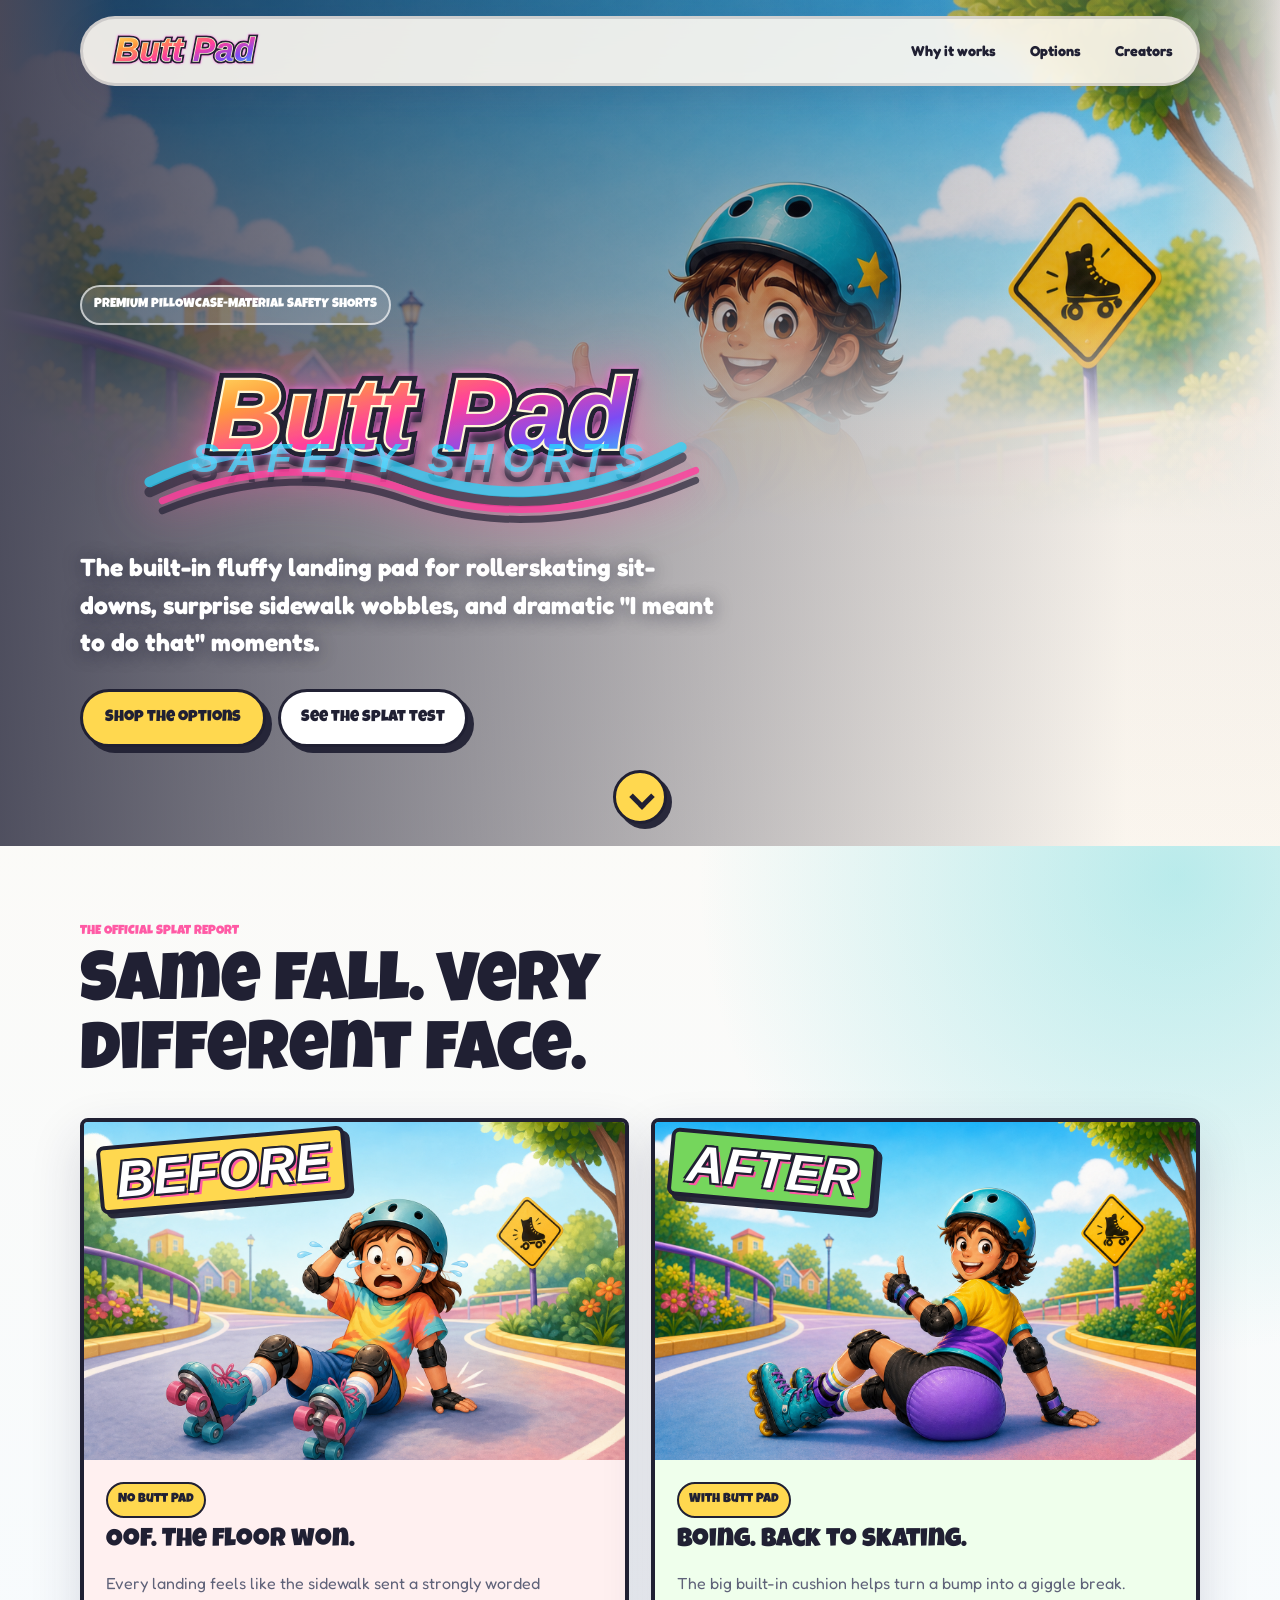
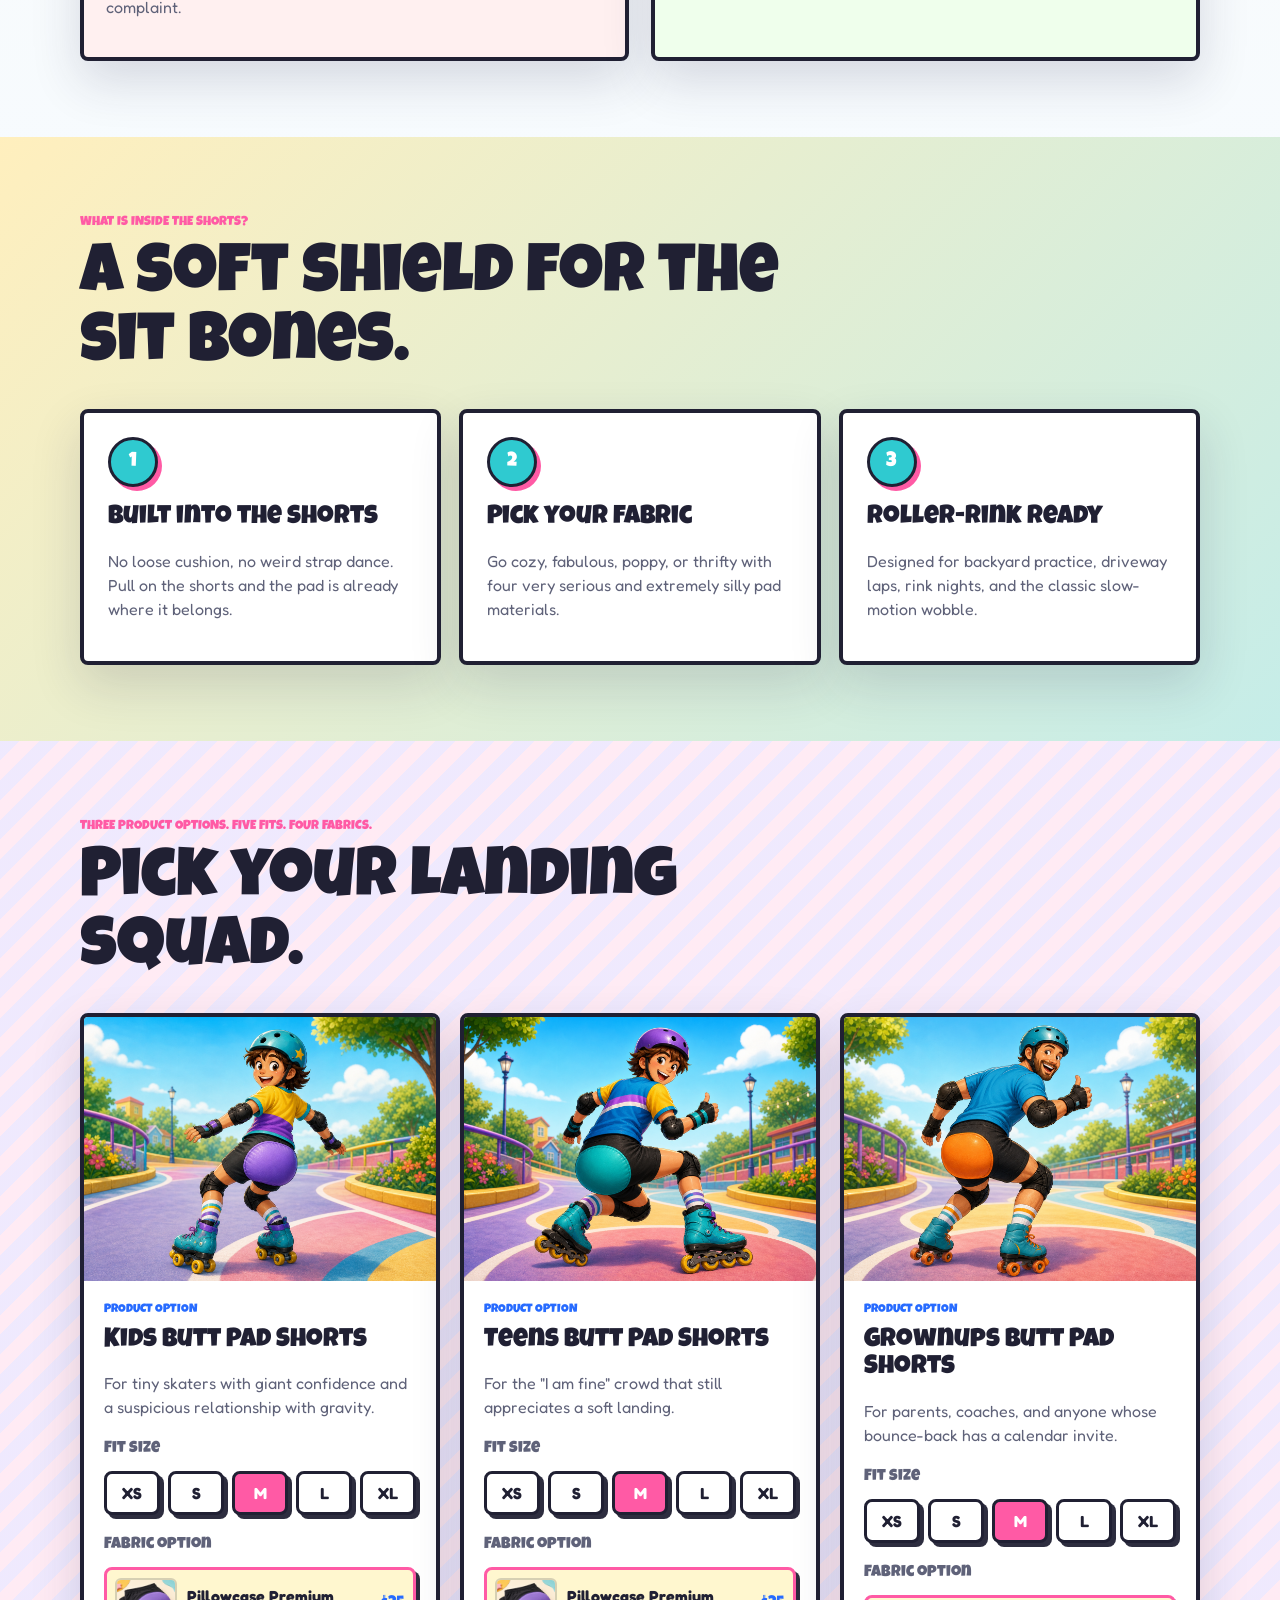
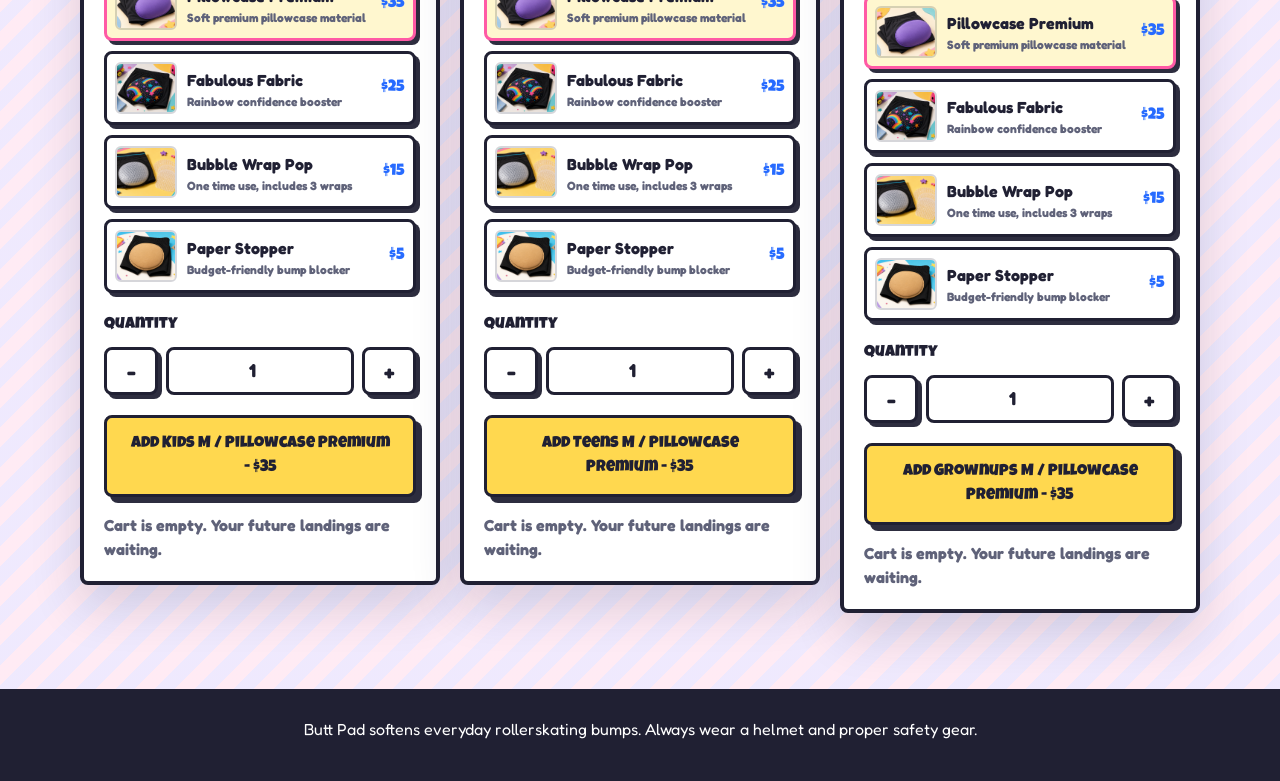
==== index.html @ 9da4793b "Initial Butt Pad website" ====
<!doctype html>
<html lang="en">
  <head>
    <meta charset="utf-8" />
    <meta name="viewport" content="width=device-width, initial-scale=1" />
    <title>Butt Pad | Pillow-Soft Protective Shorts</title>
    <meta
      name="description"
      content="Butt Pad is a funny padded short for rollerskating spills with Kids, Teens, and Grownups options, XS through XL fits, and four fabric choices."
    />
    <link rel="preconnect" href="https://fonts.googleapis.com" />
    <link rel="preconnect" href="https://fonts.gstatic.com" crossorigin />
    <link
      href="https://fonts.googleapis.com/css2?family=Fredoka:wght@500;600;700&family=Luckiest+Guy&display=swap"
      rel="stylesheet"
    />
    <link rel="stylesheet" href="styles.css?v=mobile-hero-nav-2" />
  </head>
  <body>
    <header class="site-header" aria-label="Main navigation">
      <a class="brand" href="#top" aria-label="Butt Pad home">
        <img class="brand-logo" src="assets/butt-pad-wordmark.svg" alt="Butt Pad" />
      </a>
      <nav class="nav-links" aria-label="Site sections">
        <a href="#why">Why it works</a>
        <a href="#buy">Options</a>
        <a href="about.html">Creators</a>
      </nav>
    </header>

    <main id="top">
      <section class="hero" aria-labelledby="hero-title">
        <div class="hero-art" role="img" aria-label="A smiling rollerskater wearing fluffy Butt Pad protective shorts after a fall."></div>
        <div class="hero-shade"></div>
        <div class="hero-copy">
          <p class="eyebrow">Premium pillowcase-material safety shorts</p>
          <h1 id="hero-title">
            <img class="hero-logo" src="assets/butt-pad-logo.svg" alt="Butt Pad" />
          </h1>
          <p class="hero-line">
            The built-in fluffy landing pad for rollerskating sit-downs, surprise sidewalk wobbles,
            and dramatic "I meant to do that" moments.
          </p>
          <div class="hero-actions">
            <a class="button primary" href="#buy">Shop the options</a>
            <a class="button secondary" href="#proof">See the splat test</a>
          </div>
        </div>
        <a class="scroll-cue" href="#proof" aria-label="Scroll down to the splat test">
          <span aria-hidden="true"></span>
        </a>
      </section>

      <section id="proof" class="comparison-section" aria-labelledby="proof-title">
        <div class="section-heading">
          <p class="eyebrow">The official splat report</p>
          <h2 id="proof-title">Same fall. Very different face.</h2>
        </div>
        <div class="comparison-grid">
          <article class="fall-card warning">
            <span class="splat-label" aria-hidden="true">Before</span>
            <img
              src="assets/skater-ouch.png"
              alt="A crying rollerskater sitting after a fall without Butt Pad shorts."
            />
            <div class="fall-copy">
              <p class="tag">No Butt Pad</p>
              <h3>Oof. The floor won.</h3>
              <p>Every landing feels like the sidewalk sent a strongly worded complaint.</p>
            </div>
          </article>
          <article class="fall-card success">
            <span class="splat-label" aria-hidden="true">After</span>
            <img
              src="assets/skater-smile.png?v=helmet-2-holes"
              alt="A smiling rollerskater giving a thumbs up while wearing fluffy Butt Pad protective shorts."
            />
            <div class="fall-copy">
              <p class="tag">With Butt Pad</p>
              <h3>Boing. Back to skating.</h3>
              <p>The big built-in cushion helps turn a bump into a giggle break.</p>
            </div>
          </article>
        </div>
      </section>

      <section id="why" class="feature-section" aria-labelledby="why-title">
        <div class="section-heading">
          <p class="eyebrow">What is inside the shorts?</p>
          <h2 id="why-title">A soft shield for the sit bones.</h2>
        </div>
        <div class="feature-grid">
          <article class="feature-card">
            <span class="feature-icon" aria-hidden="true">1</span>
            <h3>Built into the shorts</h3>
            <p>No loose cushion, no weird strap dance. Pull on the shorts and the pad is already where it belongs.</p>
          </article>
          <article class="feature-card">
            <span class="feature-icon" aria-hidden="true">2</span>
            <h3>Pick your fabric</h3>
            <p>Go cozy, fabulous, poppy, or thrifty with four very serious and extremely silly pad materials.</p>
          </article>
          <article class="feature-card">
            <span class="feature-icon" aria-hidden="true">3</span>
            <h3>Roller-rink ready</h3>
            <p>Designed for backyard practice, driveway laps, rink nights, and the classic slow-motion wobble.</p>
          </article>
        </div>
      </section>

      <section id="buy" class="product-section" aria-labelledby="products-title">
        <div class="section-heading">
          <p class="eyebrow">Three product options. Five fits. Four fabrics.</p>
          <h2 id="products-title">Pick your landing squad.</h2>
        </div>

        <div class="product-grid">
          <article class="product-card" data-product="Kids">
            <img
              class="product-photo"
              src="assets/product-kids.png"
              alt="Kids Butt Pad Shorts shown on a child rollerskater."
            />
            <div class="product-body">
              <p class="product-kicker">Product option</p>
              <h3>Kids Butt Pad Shorts</h3>
              <p>For tiny skaters with giant confidence and a suspicious relationship with gravity.</p>

              <div class="product-control">
                <p class="control-label">Fit size</p>
                <div class="fit-options" role="group" aria-label="Kids fit size">
                  <button class="choice-button fit-option" type="button" data-size="XS" aria-pressed="false">XS</button>
                  <button class="choice-button fit-option" type="button" data-size="S" aria-pressed="false">S</button>
                  <button class="choice-button fit-option selected" type="button" data-size="M" aria-pressed="true">M</button>
                  <button class="choice-button fit-option" type="button" data-size="L" aria-pressed="false">L</button>
                  <button class="choice-button fit-option" type="button" data-size="XL" aria-pressed="false">XL</button>
                </div>
              </div>

              <div class="product-control">
                <p class="control-label">Fabric option</p>
                <div class="fabric-options" role="group" aria-label="Kids fabric option">
                  <button class="fabric-option selected" type="button" data-fabric="Pillowcase Premium" data-price="35" aria-pressed="true">
                    <img src="assets/fabric-pillowcase-premium.png" alt="" />
                    <span><strong>Pillowcase Premium</strong><small>Soft premium pillowcase material</small></span>
                    <em>$35</em>
                  </button>
                  <button class="fabric-option" type="button" data-fabric="Fabulous Fabric" data-price="25" aria-pressed="false">
                    <img src="assets/fabric-fabulous-fabric.png" alt="" />
                    <span><strong>Fabulous Fabric</strong><small>Rainbow confidence booster</small></span>
                    <em>$25</em>
                  </button>
                  <button class="fabric-option" type="button" data-fabric="Bubble Wrap Pop" data-price="15" aria-pressed="false">
                    <img src="assets/fabric-bubble-wrap-pop.png" alt="" />
                    <span><strong>Bubble Wrap Pop</strong><small>One time use, includes 3 wraps</small></span>
                    <em>$15</em>
                  </button>
                  <button class="fabric-option" type="button" data-fabric="Paper Stopper" data-price="5" aria-pressed="false">
                    <img src="assets/fabric-paper-stopper.png" alt="" />
                    <span><strong>Paper Stopper</strong><small>Budget-friendly bump blocker</small></span>
                    <em>$5</em>
                  </button>
                </div>
              </div>

              <label class="quantity-label" for="kids-quantity">Quantity</label>
              <div class="quantity-row">
                <button class="stepper" type="button" data-step="-1" aria-label="Decrease Kids quantity">-</button>
                <input id="kids-quantity" class="quantity-input" name="kids-quantity" type="number" min="1" max="9" value="1" />
                <button class="stepper" type="button" data-step="1" aria-label="Increase Kids quantity">+</button>
              </div>

              <button class="button primary full add-product" type="button">Add Kids M / Pillowcase Premium - $35</button>
              <p class="cart-note" aria-live="polite">Cart is empty. Your future landings are waiting.</p>
            </div>
          </article>

          <article class="product-card" data-product="Teens">
            <img
              class="product-photo"
              src="assets/product-teens.png"
              alt="Teens Butt Pad Shorts shown on a teen rollerskater with four wheels on each inline skate."
            />
            <div class="product-body">
              <p class="product-kicker">Product option</p>
              <h3>Teens Butt Pad Shorts</h3>
              <p>For the "I am fine" crowd that still appreciates a soft landing.</p>

              <div class="product-control">
                <p class="control-label">Fit size</p>
                <div class="fit-options" role="group" aria-label="Teens fit size">
                  <button class="choice-button fit-option" type="button" data-size="XS" aria-pressed="false">XS</button>
                  <button class="choice-button fit-option" type="button" data-size="S" aria-pressed="false">S</button>
                  <button class="choice-button fit-option selected" type="button" data-size="M" aria-pressed="true">M</button>
                  <button class="choice-button fit-option" type="button" data-size="L" aria-pressed="false">L</button>
                  <button class="choice-button fit-option" type="button" data-size="XL" aria-pressed="false">XL</button>
                </div>
              </div>

              <div class="product-control">
                <p class="control-label">Fabric option</p>
                <div class="fabric-options" role="group" aria-label="Teens fabric option">
                  <button class="fabric-option selected" type="button" data-fabric="Pillowcase Premium" data-price="35" aria-pressed="true">
                    <img src="assets/fabric-pillowcase-premium.png" alt="" />
                    <span><strong>Pillowcase Premium</strong><small>Soft premium pillowcase material</small></span>
                    <em>$35</em>
                  </button>
                  <button class="fabric-option" type="button" data-fabric="Fabulous Fabric" data-price="25" aria-pressed="false">
                    <img src="assets/fabric-fabulous-fabric.png" alt="" />
                    <span><strong>Fabulous Fabric</strong><small>Rainbow confidence booster</small></span>
                    <em>$25</em>
                  </button>
                  <button class="fabric-option" type="button" data-fabric="Bubble Wrap Pop" data-price="15" aria-pressed="false">
                    <img src="assets/fabric-bubble-wrap-pop.png" alt="" />
                    <span><strong>Bubble Wrap Pop</strong><small>One time use, includes 3 wraps</small></span>
                    <em>$15</em>
                  </button>
                  <button class="fabric-option" type="button" data-fabric="Paper Stopper" data-price="5" aria-pressed="false">
                    <img src="assets/fabric-paper-stopper.png" alt="" />
                    <span><strong>Paper Stopper</strong><small>Budget-friendly bump blocker</small></span>
                    <em>$5</em>
                  </button>
                </div>
              </div>

              <label class="quantity-label" for="teens-quantity">Quantity</label>
              <div class="quantity-row">
                <button class="stepper" type="button" data-step="-1" aria-label="Decrease Teens quantity">-</button>
                <input id="teens-quantity" class="quantity-input" name="teens-quantity" type="number" min="1" max="9" value="1" />
                <button class="stepper" type="button" data-step="1" aria-label="Increase Teens quantity">+</button>
              </div>

              <button class="button primary full add-product" type="button">Add Teens M / Pillowcase Premium - $35</button>
              <p class="cart-note" aria-live="polite">Cart is empty. Your future landings are waiting.</p>
            </div>
          </article>

          <article class="product-card" data-product="Grownups">
            <img
              class="product-photo"
              src="assets/product-grownups.png"
              alt="Grownups Butt Pad Shorts shown on an adult rollerskater."
            />
            <div class="product-body">
              <p class="product-kicker">Product option</p>
              <h3>Grownups Butt Pad Shorts</h3>
              <p>For parents, coaches, and anyone whose bounce-back has a calendar invite.</p>

              <div class="product-control">
                <p class="control-label">Fit size</p>
                <div class="fit-options" role="group" aria-label="Grownups fit size">
                  <button class="choice-button fit-option" type="button" data-size="XS" aria-pressed="false">XS</button>
                  <button class="choice-button fit-option" type="button" data-size="S" aria-pressed="false">S</button>
                  <button class="choice-button fit-option selected" type="button" data-size="M" aria-pressed="true">M</button>
                  <button class="choice-button fit-option" type="button" data-size="L" aria-pressed="false">L</button>
                  <button class="choice-button fit-option" type="button" data-size="XL" aria-pressed="false">XL</button>
                </div>
              </div>

              <div class="product-control">
                <p class="control-label">Fabric option</p>
                <div class="fabric-options" role="group" aria-label="Grownups fabric option">
                  <button class="fabric-option selected" type="button" data-fabric="Pillowcase Premium" data-price="35" aria-pressed="true">
                    <img src="assets/fabric-pillowcase-premium.png" alt="" />
                    <span><strong>Pillowcase Premium</strong><small>Soft premium pillowcase material</small></span>
                    <em>$35</em>
                  </button>
                  <button class="fabric-option" type="button" data-fabric="Fabulous Fabric" data-price="25" aria-pressed="false">
                    <img src="assets/fabric-fabulous-fabric.png" alt="" />
                    <span><strong>Fabulous Fabric</strong><small>Rainbow confidence booster</small></span>
                    <em>$25</em>
                  </button>
                  <button class="fabric-option" type="button" data-fabric="Bubble Wrap Pop" data-price="15" aria-pressed="false">
                    <img src="assets/fabric-bubble-wrap-pop.png" alt="" />
                    <span><strong>Bubble Wrap Pop</strong><small>One time use, includes 3 wraps</small></span>
                    <em>$15</em>
                  </button>
                  <button class="fabric-option" type="button" data-fabric="Paper Stopper" data-price="5" aria-pressed="false">
                    <img src="assets/fabric-paper-stopper.png" alt="" />
                    <span><strong>Paper Stopper</strong><small>Budget-friendly bump blocker</small></span>
                    <em>$5</em>
                  </button>
                </div>
              </div>

              <label class="quantity-label" for="grownups-quantity">Quantity</label>
              <div class="quantity-row">
                <button class="stepper" type="button" data-step="-1" aria-label="Decrease Grownups quantity">-</button>
                <input id="grownups-quantity" class="quantity-input" name="grownups-quantity" type="number" min="1" max="9" value="1" />
                <button class="stepper" type="button" data-step="1" aria-label="Increase Grownups quantity">+</button>
              </div>

              <button class="button primary full add-product" type="button">Add Grownups M / Pillowcase Premium - $35</button>
              <p class="cart-note" aria-live="polite">Cart is empty. Your future landings are waiting.</p>
            </div>
          </article>
        </div>
      </section>
    </main>

    <footer class="site-footer">
      <p>Butt Pad softens everyday rollerskating bumps. Always wear a helmet and proper safety gear.</p>
    </footer>

    <script src="script.js"></script>
  </body>
</html>
---- styles.css ----
:root {
  color-scheme: light;
  --ink: #202033;
  --muted: #5f6279;
  --paper: #fffaf2;
  --cream: #fff1ca;
  --aqua: #2fcad0;
  --blue: #276bff;
  --pink: #ff5aa5;
  --purple: #7b4cf4;
  --yellow: #ffd84f;
  --green: #75d65c;
  --shadow: 0 20px 50px rgba(40, 35, 75, 0.16);
  --font-body: "Fredoka", "Arial Rounded MT Bold", system-ui, sans-serif;
  --font-display: "Luckiest Guy", "Fredoka", "Arial Rounded MT Bold", system-ui, sans-serif;
}

* {
  box-sizing: border-box;
}

html {
  scroll-behavior: smooth;
}

body {
  margin: 0;
  background:
    radial-gradient(circle at 10% 10%, rgba(255, 216, 79, 0.34), transparent 28rem),
    radial-gradient(circle at 92% 22%, rgba(47, 202, 208, 0.32), transparent 30rem),
    linear-gradient(180deg, #fffaf2 0%, #f6fbff 48%, #fff7df 100%);
  color: var(--ink);
  font-family: var(--font-body);
  line-height: 1.5;
}

img {
  display: block;
  max-width: 100%;
}

a {
  color: inherit;
}

.site-header {
  position: fixed;
  z-index: 10;
  top: 16px;
  left: 50%;
  width: min(1120px, calc(100% - 24px));
  transform: translateX(-50%);
  display: flex;
  align-items: center;
  justify-content: space-between;
  gap: 16px;
  padding: 8px 12px;
  border: 3px solid rgba(32, 32, 51, 0.14);
  border-radius: 999px;
  background: rgba(255, 250, 242, 0.9);
  box-shadow: 0 10px 32px rgba(40, 35, 75, 0.12);
  backdrop-filter: blur(16px);
}

.brand,
.nav-links {
  display: flex;
  align-items: center;
}

.brand {
  min-width: max-content;
  text-decoration: none;
}

.brand-logo {
  width: clamp(138px, 15vw, 180px);
  height: auto;
}

.nav-links {
  gap: 10px;
}

.nav-links a {
  padding: 10px 12px;
  border-radius: 999px;
  color: var(--ink);
  font-size: 0.9rem;
  font-weight: 700;
  text-decoration: none;
}

.nav-links a:hover {
  background: rgba(255, 216, 79, 0.5);
}

.nav-links a[aria-current="page"] {
  background: var(--yellow);
  box-shadow: 3px 3px 0 rgba(32, 32, 51, 0.94);
}

.hero {
  position: relative;
  width: 100%;
  min-height: 94svh;
  margin: 0;
  padding: 0;
  display: grid;
  align-items: end;
  background:
    radial-gradient(circle at 50% 16%, rgba(47, 202, 208, 0.2), transparent 34rem),
    linear-gradient(180deg, #eefcff 0%, var(--paper) 82%);
  overflow: hidden;
}

.hero-art,
.hero-shade,
.hero-art::after {
  position: absolute;
  inset: 0;
}

.hero-art {
  background:
    image-set(
      url("assets/skater-smile.png?v=helmet-2-holes") 1x
    )
    center top / 100% auto no-repeat;
}

.hero-art::after {
  content: "";
  background:
    linear-gradient(90deg, var(--paper) 0%, rgba(255, 250, 242, 0) 9%, rgba(255, 250, 242, 0) 91%, var(--paper) 100%),
    linear-gradient(180deg, rgba(255, 250, 242, 0.2) 0%, rgba(255, 250, 242, 0) 15%, rgba(255, 250, 242, 0) 34%, rgba(255, 250, 242, 0.92) 50%, var(--paper) 62%);
  pointer-events: none;
}

.hero-shade {
  background:
    linear-gradient(90deg, rgba(18, 20, 44, 0.74) 0%, rgba(18, 20, 44, 0.38) 44%, rgba(18, 20, 44, 0.02) 88%),
    linear-gradient(180deg, rgba(18, 20, 44, 0.12) 0%, rgba(18, 20, 44, 0.04) 50%, rgba(255, 250, 242, 0.94) 100%);
}

.hero-copy {
  position: relative;
  z-index: 1;
  width: min(1120px, calc(100% - 32px));
  margin: 0 auto;
  padding: 138px 0 11vh;
  color: #fff;
}

.eyebrow {
  margin: 0 0 10px;
  color: var(--pink);
  font-size: 0.82rem;
  font-family: var(--font-display);
  font-weight: 400;
  letter-spacing: 0;
  text-transform: uppercase;
}

.hero .eyebrow {
  display: inline-block;
  padding: 8px 12px;
  border: 2px solid rgba(255, 255, 255, 0.65);
  border-radius: 999px;
  background: rgba(255, 255, 255, 0.16);
  color: #fff;
}

h1,
h2,
h3,
p,
button {
  overflow-wrap: anywhere;
}

h1 {
  max-width: min(680px, 92vw);
  margin: 0;
  line-height: 0;
}

.hero-logo {
  width: min(680px, 92vw);
  filter: drop-shadow(0 10px 0 rgba(32, 32, 51, 0.82)) drop-shadow(0 0 24px rgba(255, 90, 165, 0.55));
}

h2 {
  margin: 0;
  font-family: var(--font-display);
  font-size: clamp(2.2rem, 5.4vw, 4.8rem);
  font-weight: 400;
  line-height: 1;
  letter-spacing: 0;
}

h3 {
  margin: 0;
  font-family: var(--font-display);
  font-size: clamp(1.2rem, 2vw, 1.65rem);
  font-weight: 400;
  line-height: 1.08;
  letter-spacing: 0;
}

.hero-line {
  max-width: 650px;
  margin: 18px 0 0;
  font-size: clamp(1.1rem, 2.3vw, 1.55rem);
  font-weight: 700;
  text-shadow: 0 2px 18px rgba(18, 20, 44, 0.55);
}

.hero-actions {
  display: flex;
  flex-wrap: wrap;
  gap: 12px;
  margin-top: 28px;
}

.button {
  display: inline-flex;
  min-height: 50px;
  align-items: center;
  justify-content: center;
  border: 3px solid var(--ink);
  border-radius: 999px;
  box-shadow: 6px 6px 0 rgba(32, 32, 51, 0.94);
  font-family: var(--font-display);
  font-weight: 400;
  letter-spacing: 0;
  text-decoration: none;
  transition: transform 160ms ease, box-shadow 160ms ease;
  cursor: pointer;
}

.button:hover,
.button:focus-visible,
.choice-button:hover,
.choice-button:focus-visible,
.fabric-option:hover,
.fabric-option:focus-visible,
.stepper:hover,
.stepper:focus-visible {
  transform: translate(-2px, -2px);
  box-shadow: 8px 8px 0 rgba(32, 32, 51, 0.94);
}

.button.primary {
  background: var(--yellow);
  color: var(--ink);
  padding: 14px 22px;
}

.button.secondary {
  background: #fff;
  color: var(--ink);
  padding: 14px 20px;
}

.scroll-cue {
  position: absolute;
  z-index: 2;
  left: 50%;
  bottom: 22px;
  width: 54px;
  height: 54px;
  transform: translateX(-50%);
  border: 3px solid var(--ink);
  border-radius: 50%;
  background: var(--yellow);
  box-shadow: 5px 5px 0 rgba(32, 32, 51, 0.94);
  animation: bounceCue 1.1s ease-in-out infinite;
}

.scroll-cue span {
  position: absolute;
  top: 15px;
  left: 17px;
  width: 18px;
  height: 18px;
  border-right: 5px solid var(--ink);
  border-bottom: 5px solid var(--ink);
  transform: rotate(45deg);
}

section {
  position: relative;
  width: min(1120px, calc(100% - 32px));
  margin: 0 auto;
  padding: 76px 0;
}

.section-heading {
  max-width: 760px;
  margin-bottom: 28px;
}

.comparison-grid {
  display: grid;
  grid-template-columns: repeat(2, minmax(0, 1fr));
  gap: 22px;
}

.fall-card,
.feature-card,
.product-card {
  border: 4px solid var(--ink);
  border-radius: 8px;
  background: #fff;
  box-shadow: var(--shadow);
}

.fall-card,
.product-card {
  position: relative;
  overflow: hidden;
}

.splat-label {
  position: absolute;
  z-index: 2;
  top: 14px;
  left: 14px;
  display: inline-flex;
  align-items: center;
  justify-content: center;
  padding: 8px 14px 6px;
  border: 4px solid var(--ink);
  border-radius: 8px;
  background: var(--yellow);
  box-shadow: 5px 5px 0 rgba(32, 32, 51, 0.94);
  color: #fff;
  font-family: Impact, "Arial Black", sans-serif;
  font-size: clamp(1.7rem, 4vw, 3.2rem);
  font-style: italic;
  font-weight: 900;
  letter-spacing: 0;
  line-height: 0.9;
  text-transform: uppercase;
  text-shadow:
    -2px -2px 0 var(--ink),
    2px -2px 0 var(--ink),
    -2px 2px 0 var(--ink),
    2px 2px 0 var(--ink),
    4px 4px 0 var(--pink);
  transform: rotate(-5deg);
  animation: comicPop 1.4s ease-in-out infinite;
  pointer-events: none;
}

.fall-card.success .splat-label {
  background: var(--green);
  color: #fff;
  transform: rotate(5deg);
  animation-delay: 180ms;
}

.fall-card img {
  width: 100%;
  aspect-ratio: 16 / 10;
  object-fit: cover;
}

.fall-copy {
  padding: 22px;
}

.fall-card.warning {
  background: #fff0f0;
}

.fall-card.success {
  background: #efffec;
}

.tag {
  display: inline-flex;
  margin: 0 0 10px;
  padding: 6px 10px;
  border: 2px solid var(--ink);
  border-radius: 999px;
  background: var(--yellow);
  font-size: 0.82rem;
  font-family: var(--font-display);
  font-weight: 400;
}

.fall-copy p:last-child,
.feature-card p,
.product-body p,
.fabric-option small {
  color: var(--muted);
}

.feature-section,
.product-section {
  width: 100%;
  padding-right: max(16px, calc((100vw - 1120px) / 2));
  padding-left: max(16px, calc((100vw - 1120px) / 2));
}

.feature-section {
  background:
    linear-gradient(135deg, rgba(255, 216, 79, 0.32), rgba(47, 202, 208, 0.28)),
    #fffaf2;
}

.feature-grid {
  display: grid;
  grid-template-columns: repeat(3, minmax(0, 1fr));
  gap: 18px;
}

.feature-card {
  padding: 24px;
}

.feature-icon {
  display: grid;
  width: 50px;
  height: 50px;
  place-items: center;
  margin-bottom: 18px;
  border: 3px solid var(--ink);
  border-radius: 50%;
  background: var(--aqua);
  color: #fff;
  box-shadow: 4px 4px 0 var(--pink);
  font-size: 1.25rem;
  font-family: var(--font-display);
  font-weight: 400;
}

.product-section {
  background:
    repeating-linear-gradient(135deg, rgba(123, 76, 244, 0.12) 0 14px, rgba(255, 90, 165, 0.12) 14px 28px),
    #fff;
}

.product-grid {
  display: grid;
  grid-template-columns: repeat(3, minmax(0, 1fr));
  gap: 20px;
  align-items: start;
}

.product-photo {
  width: 100%;
  aspect-ratio: 4 / 3;
  object-fit: cover;
}

.product-body {
  padding: 20px;
}

.product-kicker {
  margin: 0 0 8px;
  color: var(--blue) !important;
  font-size: 0.78rem;
  font-family: var(--font-display);
  font-weight: 400;
  text-transform: uppercase;
}

.product-control {
  margin-top: 18px;
}

.control-label,
.quantity-label {
  display: block;
  margin: 0 0 10px;
  color: var(--ink);
  font-family: var(--font-display);
  font-weight: 400;
}

.fit-options {
  display: grid;
  grid-template-columns: repeat(5, minmax(0, 1fr));
  gap: 8px;
}

.choice-button,
.fabric-option,
.stepper {
  border: 3px solid var(--ink);
  border-radius: 8px;
  background: #fff;
  box-shadow: 4px 4px 0 rgba(32, 32, 51, 0.94);
  color: var(--ink);
  font: inherit;
  font-weight: 700;
  cursor: pointer;
  transition: transform 160ms ease, box-shadow 160ms ease;
}

.choice-button {
  min-height: 44px;
  padding: 6px;
}

.choice-button.selected {
  background: var(--pink);
  color: #fff;
}

.fabric-options {
  display: grid;
  gap: 10px;
}

.fabric-option {
  width: 100%;
  display: grid;
  grid-template-columns: 62px minmax(0, 1fr) auto;
  gap: 10px;
  align-items: center;
  min-height: 72px;
  padding: 8px;
  text-align: left;
}

.fabric-option img {
  width: 62px;
  height: 52px;
  border: 2px solid rgba(32, 32, 51, 0.18);
  border-radius: 6px;
  object-fit: cover;
}

.fabric-option span,
.fabric-option strong,
.fabric-option small {
  display: block;
}

.fabric-option small {
  margin-top: 2px;
  font-size: 0.75rem;
  font-weight: 800;
  line-height: 1.25;
}

.fabric-option em {
  color: var(--blue);
  font-style: normal;
  font-family: var(--font-display);
  font-weight: 400;
}

.fabric-option.selected {
  background: #fff7cf;
  border-color: var(--pink);
}

.quantity-label {
  margin-top: 20px;
}

.quantity-row {
  display: grid;
  grid-template-columns: 54px minmax(0, 1fr) 54px;
  gap: 8px;
}

.stepper {
  min-height: 48px;
  font-size: 1.35rem;
}

input[type="number"] {
  width: 100%;
  min-height: 48px;
  border: 3px solid var(--ink);
  border-radius: 8px;
  color: var(--ink);
  font: inherit;
  font-size: 1.15rem;
  font-weight: 700;
  text-align: center;
}

.button.full {
  width: 100%;
  margin-top: 20px;
  border-radius: 8px;
  font: inherit;
  font-family: var(--font-display);
  font-weight: 400;
  text-align: center;
}

.cart-note {
  min-height: 48px;
  margin: 16px 0 0;
  color: var(--muted);
  font-weight: 700;
}

.site-footer {
  padding: 28px 16px 40px;
  background: var(--ink);
  color: #fff;
  text-align: center;
}

.site-footer p {
  max-width: 760px;
  margin: 0 auto;
}

.about-main {
  padding-top: 118px;
}

.about-hero-section {
  display: grid;
  grid-template-columns: minmax(0, 0.82fr) minmax(420px, 1.18fr);
  gap: 24px;
  align-items: center;
  width: min(1120px, calc(100% - 32px));
}

.about-copy {
  padding: 28px;
  border: 4px solid var(--ink);
  border-radius: 8px;
  background:
    linear-gradient(135deg, rgba(255, 216, 79, 0.78), rgba(47, 202, 208, 0.32)),
    #fff;
  box-shadow: var(--shadow);
}

.about-copy h1 {
  max-width: 10ch;
  margin: 0;
  font-family: var(--font-display);
  font-size: clamp(3rem, 7vw, 5.8rem);
  font-weight: 400;
  line-height: 1;
  letter-spacing: 0;
  text-shadow: 5px 5px 0 rgba(255, 90, 165, 0.72);
}

.about-copy p:last-child {
  margin-bottom: 0;
  color: var(--muted);
  font-size: 1.15rem;
  font-weight: 700;
}

.creator-hero-image {
  width: 100%;
  aspect-ratio: 4 / 3;
  border: 4px solid var(--ink);
  border-radius: 8px;
  box-shadow: var(--shadow);
  object-fit: cover;
}

.creator-story {
  width: 100%;
  padding-right: max(16px, calc((100vw - 1120px) / 2));
  padding-left: max(16px, calc((100vw - 1120px) / 2));
  background:
    repeating-linear-gradient(135deg, rgba(123, 76, 244, 0.12) 0 14px, rgba(255, 90, 165, 0.12) 14px 28px),
    #fff;
}

.story-grid {
  display: grid;
  grid-template-columns: repeat(3, minmax(0, 1fr));
  gap: 18px;
}

.story-card {
  min-height: 260px;
  padding: 24px;
  border: 4px solid var(--ink);
  border-radius: 8px;
  background: #fff;
  box-shadow: var(--shadow);
}

.story-card p:last-child {
  color: var(--muted);
}

.story-number {
  display: grid;
  width: 52px;
  height: 52px;
  place-items: center;
  margin: 0 0 18px;
  border: 3px solid var(--ink);
  border-radius: 50%;
  background: var(--pink);
  color: #fff;
  box-shadow: 4px 4px 0 var(--yellow);
  font-size: 1.25rem;
  font-family: var(--font-display);
  font-weight: 400;
}

.creator-callout {
  display: grid;
  gap: 20px;
  justify-items: start;
  padding: 34px;
  border: 4px solid var(--ink);
  border-radius: 8px;
  background:
    linear-gradient(135deg, rgba(117, 214, 92, 0.48), rgba(255, 216, 79, 0.78)),
    var(--cream);
  box-shadow: var(--shadow);
}

.creator-callout p {
  max-width: 860px;
  margin: 0;
  font-size: clamp(1.35rem, 3vw, 2rem);
  font-family: var(--font-display);
  font-weight: 400;
  line-height: 1.15;
}

@keyframes bounceCue {
  0%,
  100% {
    transform: translate(-50%, 0);
  }

  50% {
    transform: translate(-50%, 10px);
  }
}

@keyframes comicPop {
  0%,
  100% {
    translate: 0 0;
    scale: 1;
  }

  50% {
    translate: 0 -5px;
    scale: 1.04;
  }
}

@media (prefers-reduced-motion: reduce) {
  .scroll-cue,
  .splat-label {
    animation: none;
  }
}

@media (max-width: 1100px) {
  .product-grid {
    grid-template-columns: 1fr;
  }

  .product-card {
    display: grid;
    grid-template-columns: minmax(280px, 0.9fr) minmax(0, 1.1fr);
  }

  .product-photo {
    height: 100%;
    aspect-ratio: auto;
  }
}

@media (max-width: 820px) {
  #top {
    scroll-margin-top: 104px;
  }

  .site-header {
    position: sticky;
    top: 0;
    left: 0;
    width: 100%;
    transform: none;
    border-width: 0 0 3px;
    border-radius: 0 0 8px 8px;
  }

  .nav-links {
    gap: 2px;
  }

  .nav-links a {
    padding: 8px 7px;
    font-size: 0.78rem;
  }

  .brand-logo {
    width: 136px;
  }

  .hero {
    min-height: 92svh;
  }

  .hero-art {
    background-position: center top;
  }

  .hero-shade {
    background:
      linear-gradient(180deg, rgba(18, 20, 44, 0.52) 0%, rgba(18, 20, 44, 0.22) 34%, rgba(18, 20, 44, 0.82) 100%);
  }

  .hero-copy {
    padding-top: 46px;
    padding-bottom: 11vh;
  }

  .comparison-grid,
  .feature-grid,
  .product-card,
  .about-hero-section,
  .story-grid {
    grid-template-columns: 1fr;
  }

  .product-photo {
    aspect-ratio: 4 / 3;
  }

  .about-main {
    padding-top: 132px;
  }
}

@media (max-width: 520px) {
  .site-header {
    align-items: stretch;
    flex-direction: column;
    gap: 6px;
    top: 0;
    width: 100%;
  }

  .brand {
    justify-content: center;
  }

  .nav-links {
    justify-content: space-between;
  }

  .nav-links a {
    flex: 1;
    padding-right: 5px;
    padding-left: 5px;
    text-align: center;
  }

  section {
    width: min(100% - 24px, 1120px);
    padding: 58px 0;
  }

  .hero-actions .button {
    width: 100%;
  }

  .fall-copy,
  .feature-card,
  .product-body,
  .about-copy,
  .story-card,
  .creator-callout {
    padding: 18px;
  }

  .about-copy h1 {
    font-size: clamp(2.8rem, 15vw, 4.2rem);
  }

  .fit-options {
    grid-template-columns: repeat(5, minmax(42px, 1fr));
  }

  .fabric-option {
    grid-template-columns: 54px minmax(0, 1fr) auto;
    gap: 8px;
  }

  .fabric-option img {
    width: 54px;
    height: 48px;
  }
}
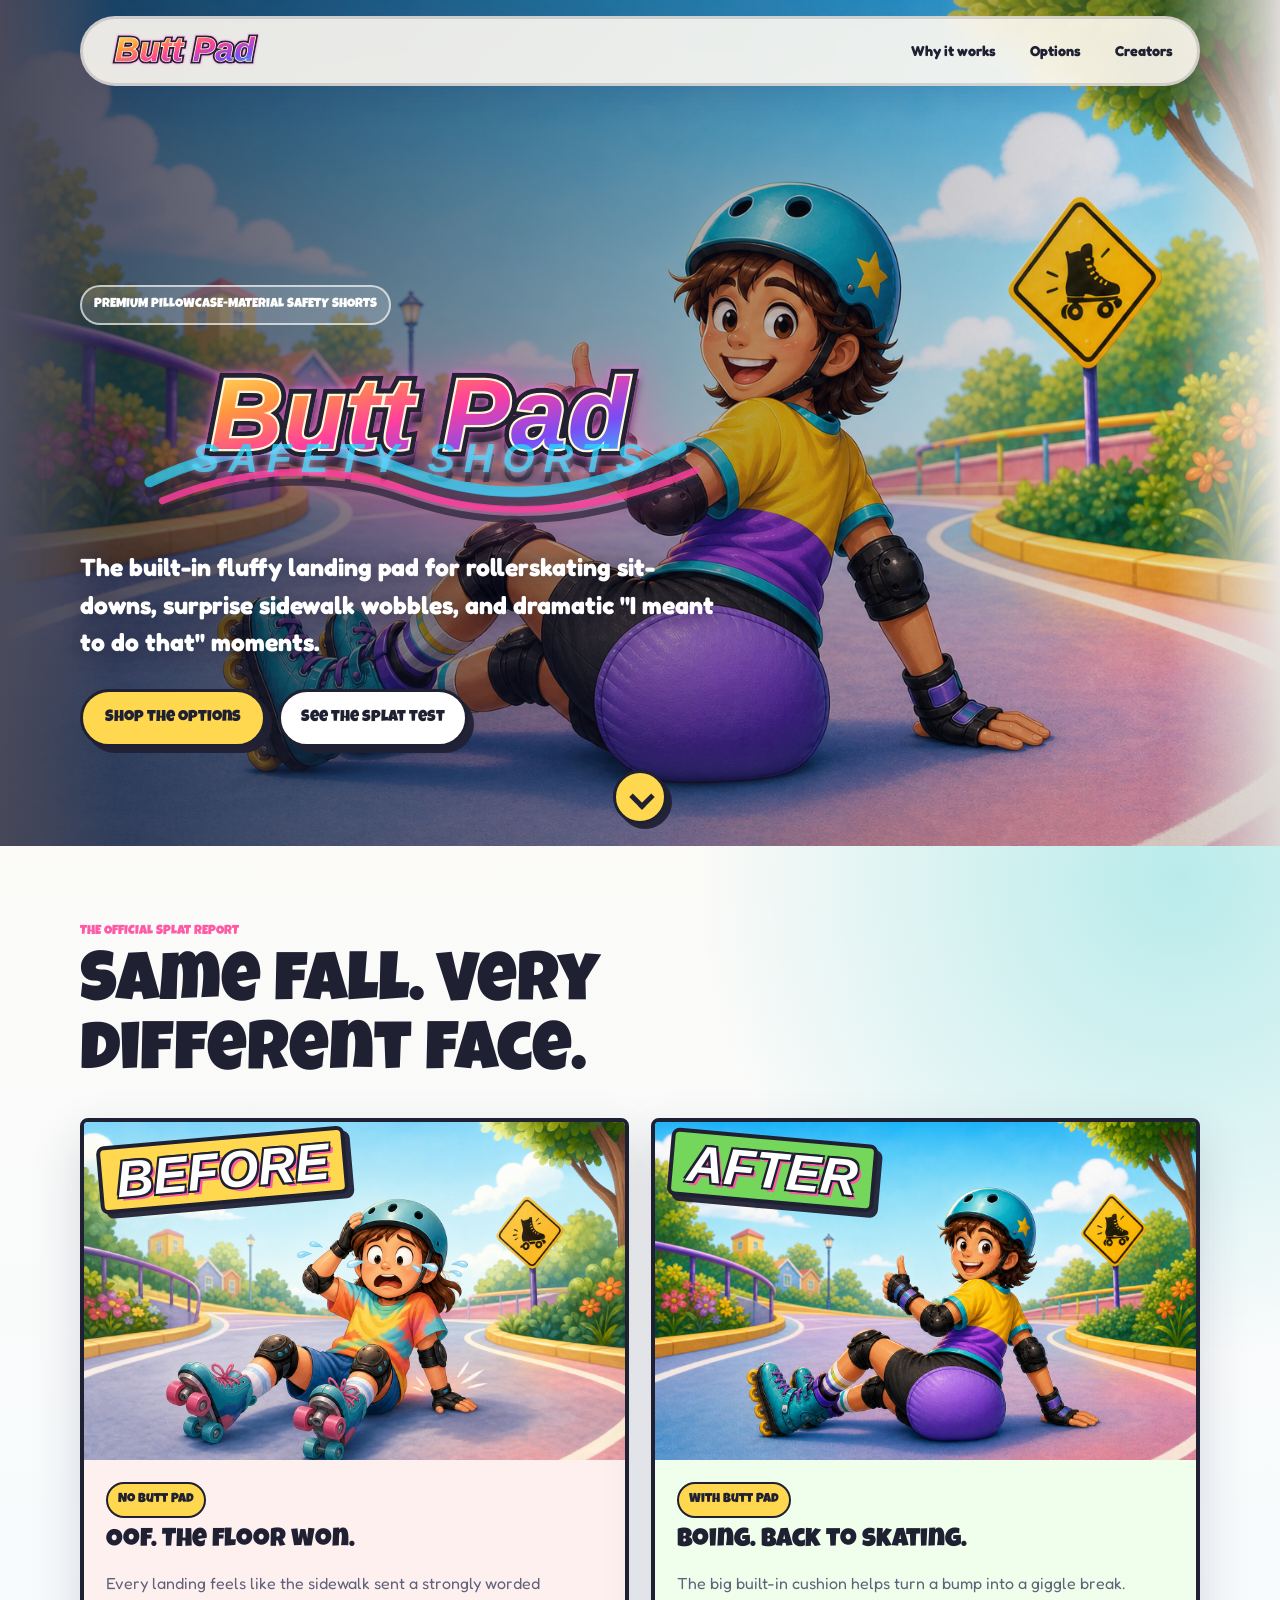
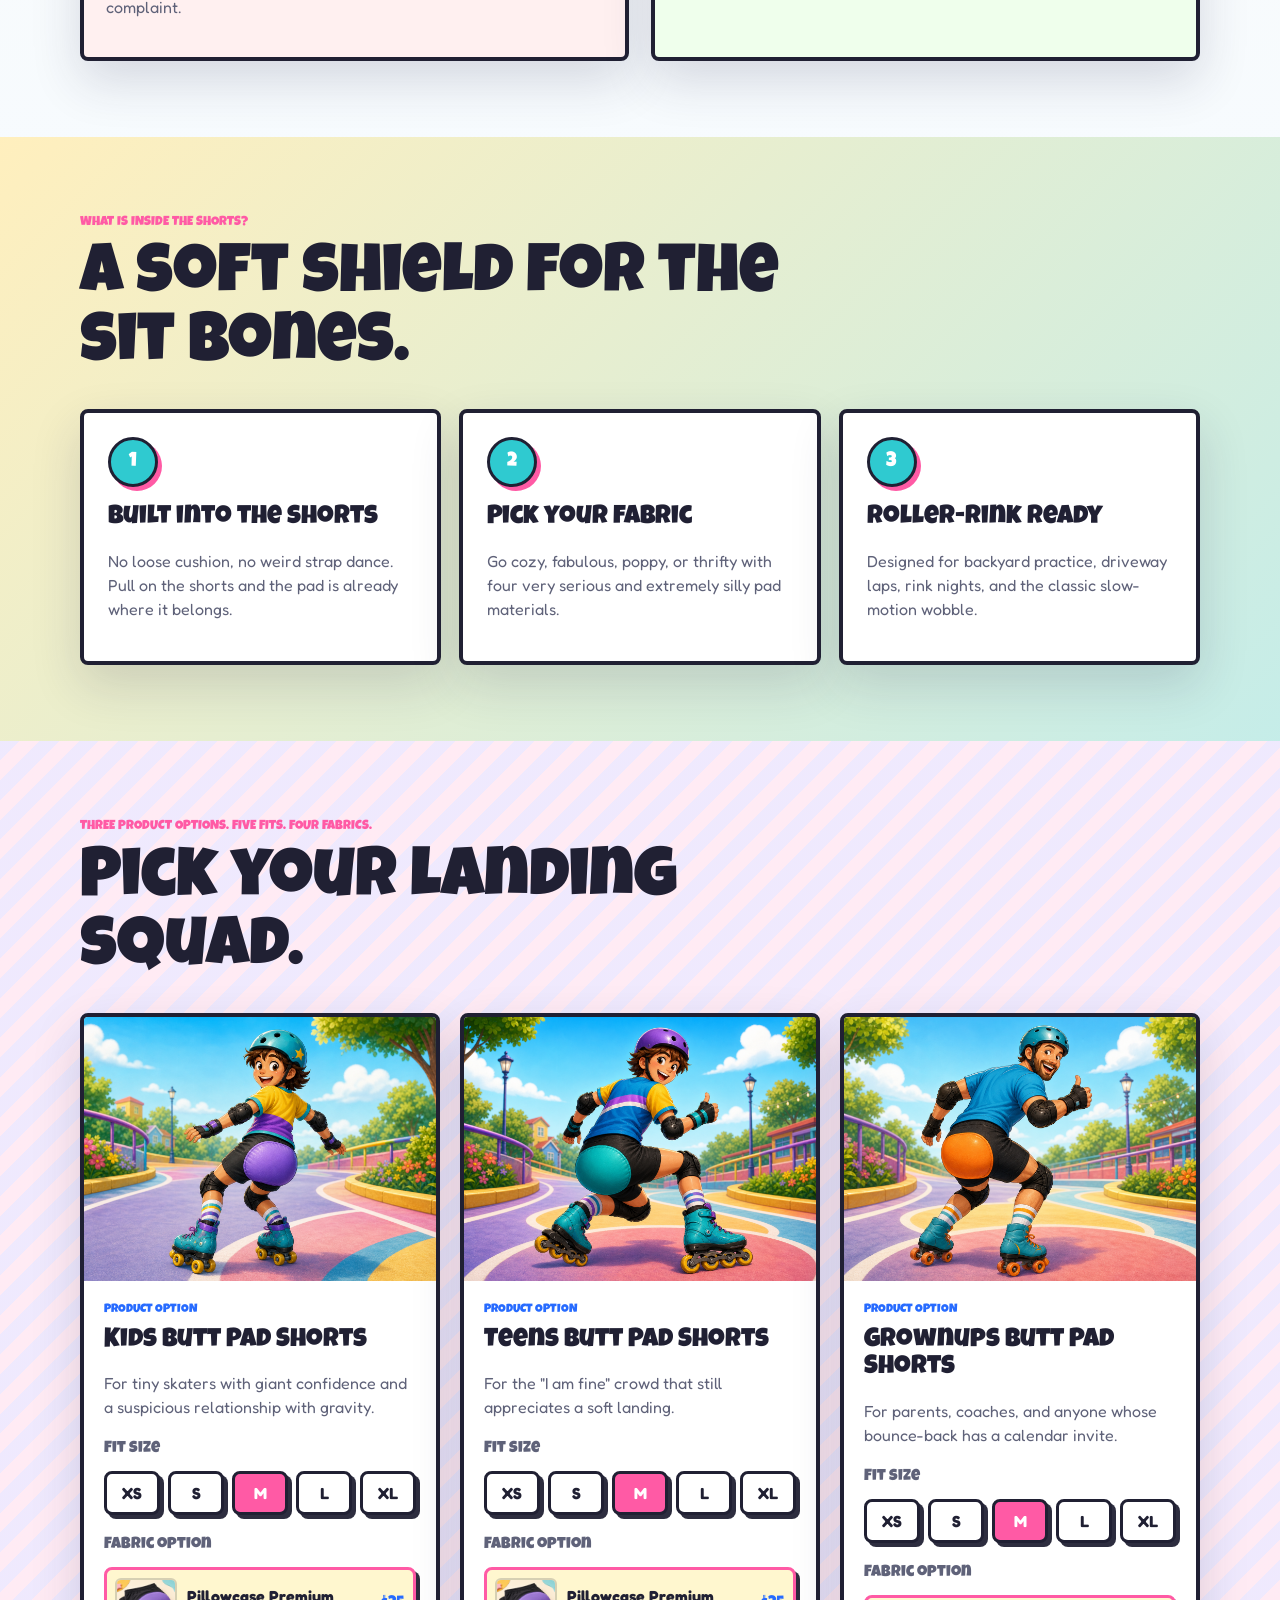
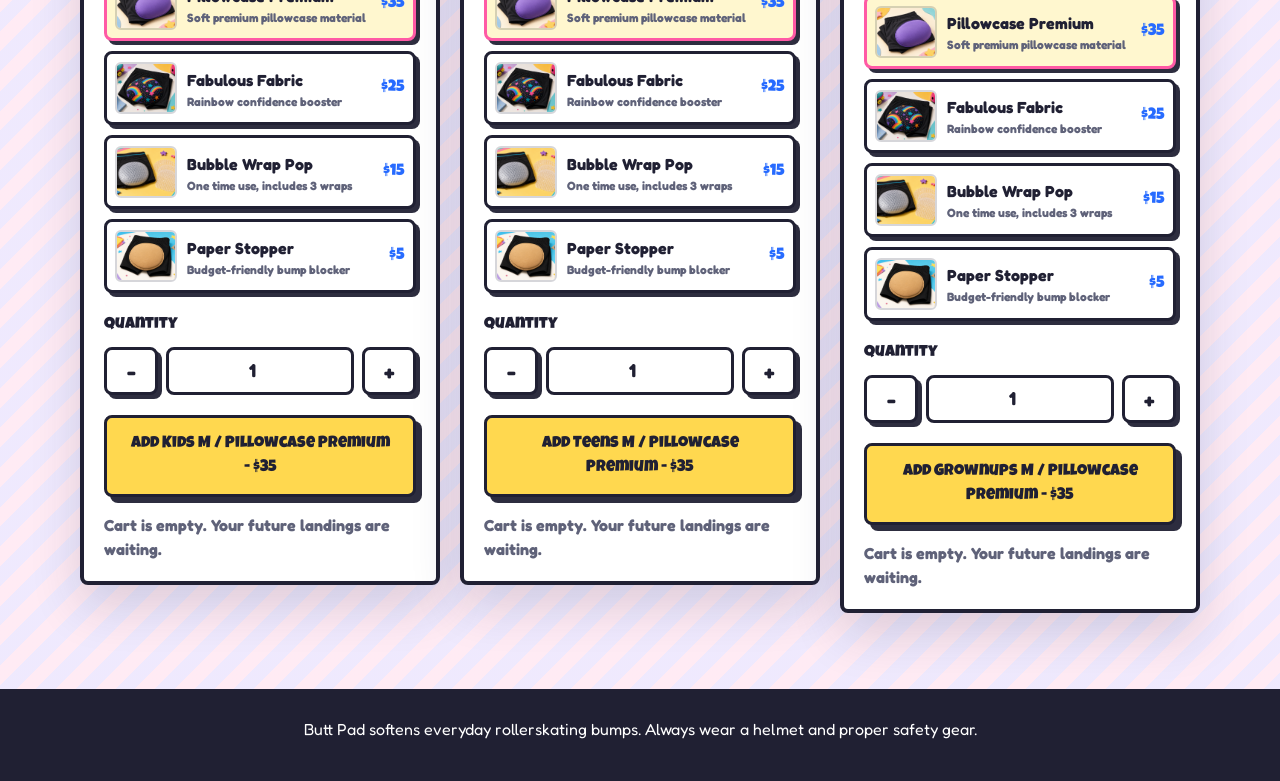
==== commit 6162e123: "Reduce hero image bottom fade" ====
--- a/index.html
+++ b/index.html
@@ -14,7 +14,7 @@
       href="https://fonts.googleapis.com/css2?family=Fredoka:wght@500;600;700&family=Luckiest+Guy&display=swap"
       rel="stylesheet"
     />
-    <link rel="stylesheet" href="styles.css?v=mobile-hero-nav-2" />
+    <link rel="stylesheet" href="styles.css?v=hero-fade-tablet-1" />
   </head>
   <body>
     <header class="site-header" aria-label="Main navigation">
--- a/styles.css
+++ b/styles.css
@@ -133,14 +133,14 @@
   content: "";
   background:
     linear-gradient(90deg, var(--paper) 0%, rgba(255, 250, 242, 0) 9%, rgba(255, 250, 242, 0) 91%, var(--paper) 100%),
-    linear-gradient(180deg, rgba(255, 250, 242, 0.2) 0%, rgba(255, 250, 242, 0) 15%, rgba(255, 250, 242, 0) 34%, rgba(255, 250, 242, 0.92) 50%, var(--paper) 62%);
+    linear-gradient(180deg, rgba(255, 250, 242, 0.12) 0%, rgba(255, 250, 242, 0) 18%, rgba(255, 250, 242, 0) 88%, rgba(255, 250, 242, 0.14) 100%);
   pointer-events: none;
 }
 
 .hero-shade {
   background:
     linear-gradient(90deg, rgba(18, 20, 44, 0.74) 0%, rgba(18, 20, 44, 0.38) 44%, rgba(18, 20, 44, 0.02) 88%),
-    linear-gradient(180deg, rgba(18, 20, 44, 0.12) 0%, rgba(18, 20, 44, 0.04) 50%, rgba(255, 250, 242, 0.94) 100%);
+    linear-gradient(180deg, rgba(18, 20, 44, 0.12) 0%, rgba(18, 20, 44, 0.04) 50%, rgba(18, 20, 44, 0.14) 100%);
 }
 
 .hero-copy {
@@ -817,7 +817,8 @@
 
   .hero-shade {
     background:
-      linear-gradient(180deg, rgba(18, 20, 44, 0.52) 0%, rgba(18, 20, 44, 0.22) 34%, rgba(18, 20, 44, 0.82) 100%);
+      linear-gradient(90deg, rgba(18, 20, 44, 0.58) 0%, rgba(18, 20, 44, 0.28) 44%, rgba(18, 20, 44, 0.04) 88%),
+      linear-gradient(180deg, rgba(18, 20, 44, 0.16) 0%, rgba(18, 20, 44, 0.04) 48%, rgba(18, 20, 44, 0.18) 100%);
   }
 
   .hero-copy {
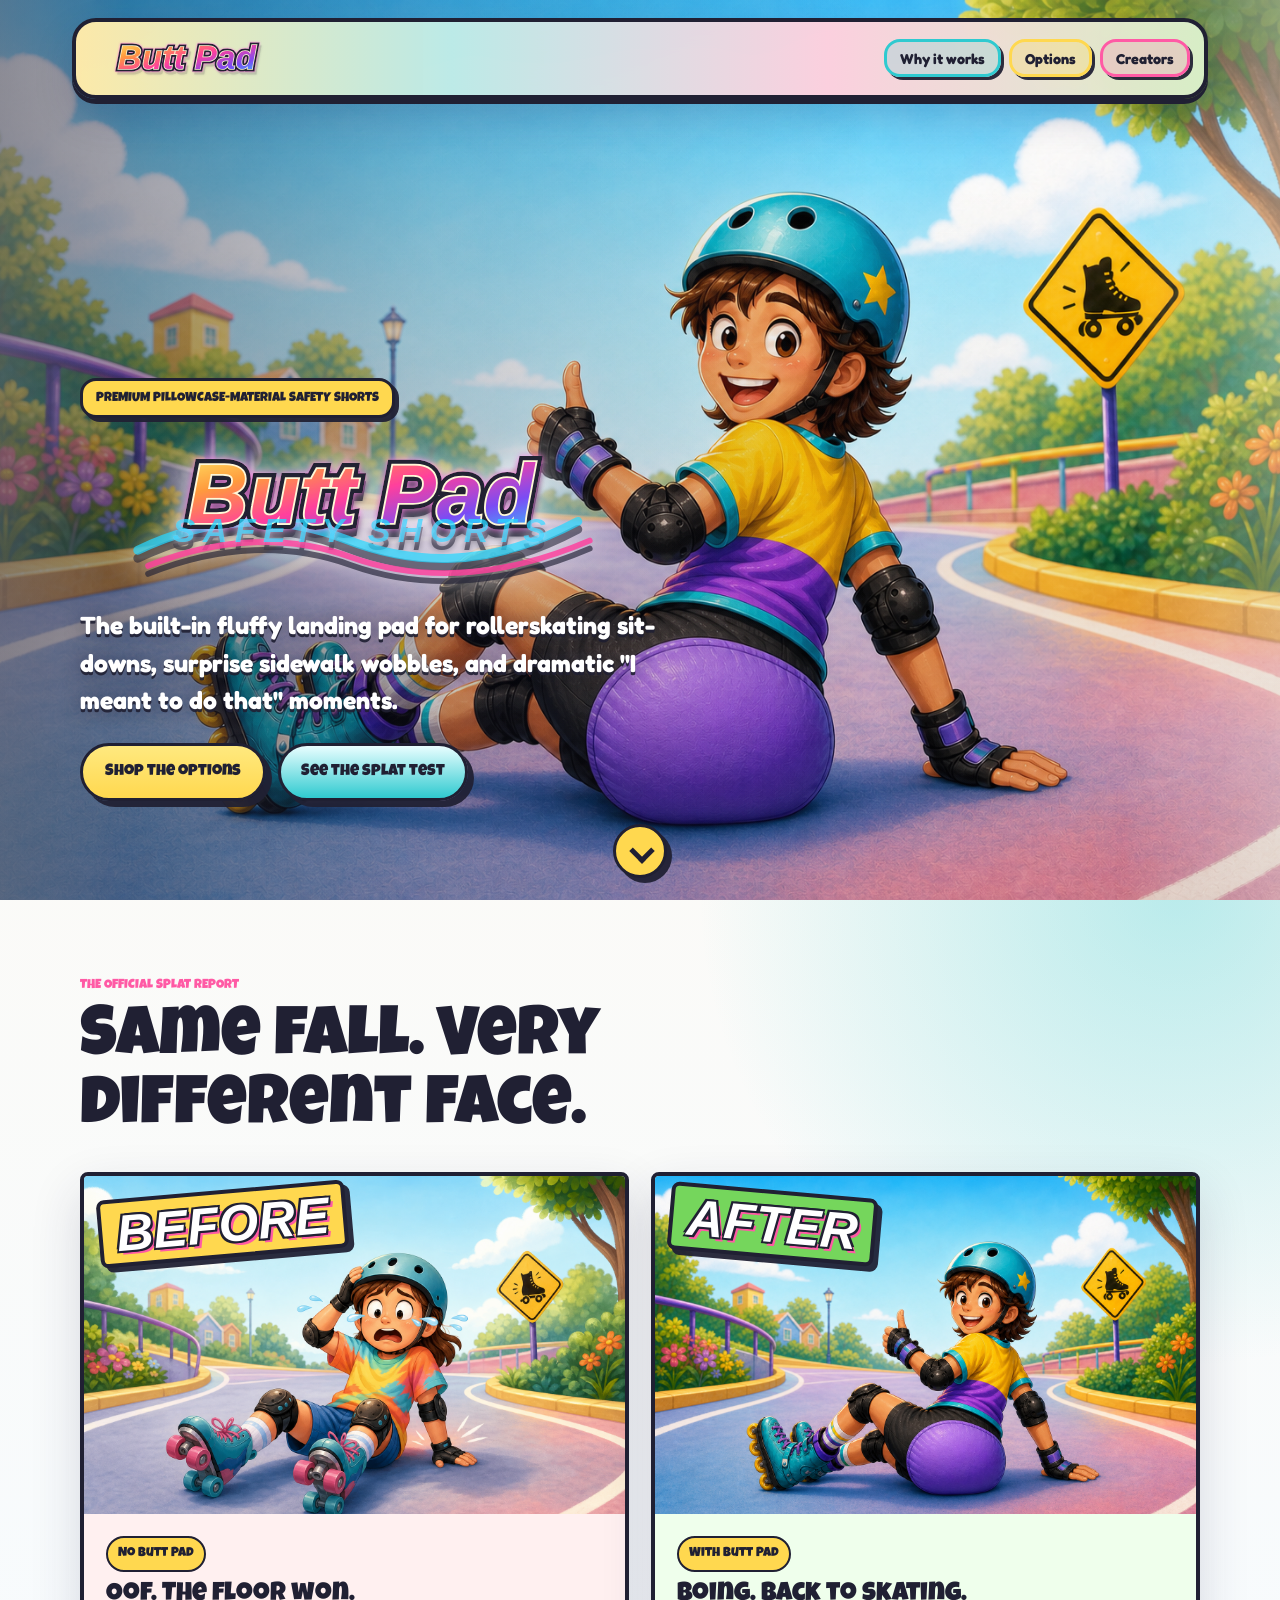
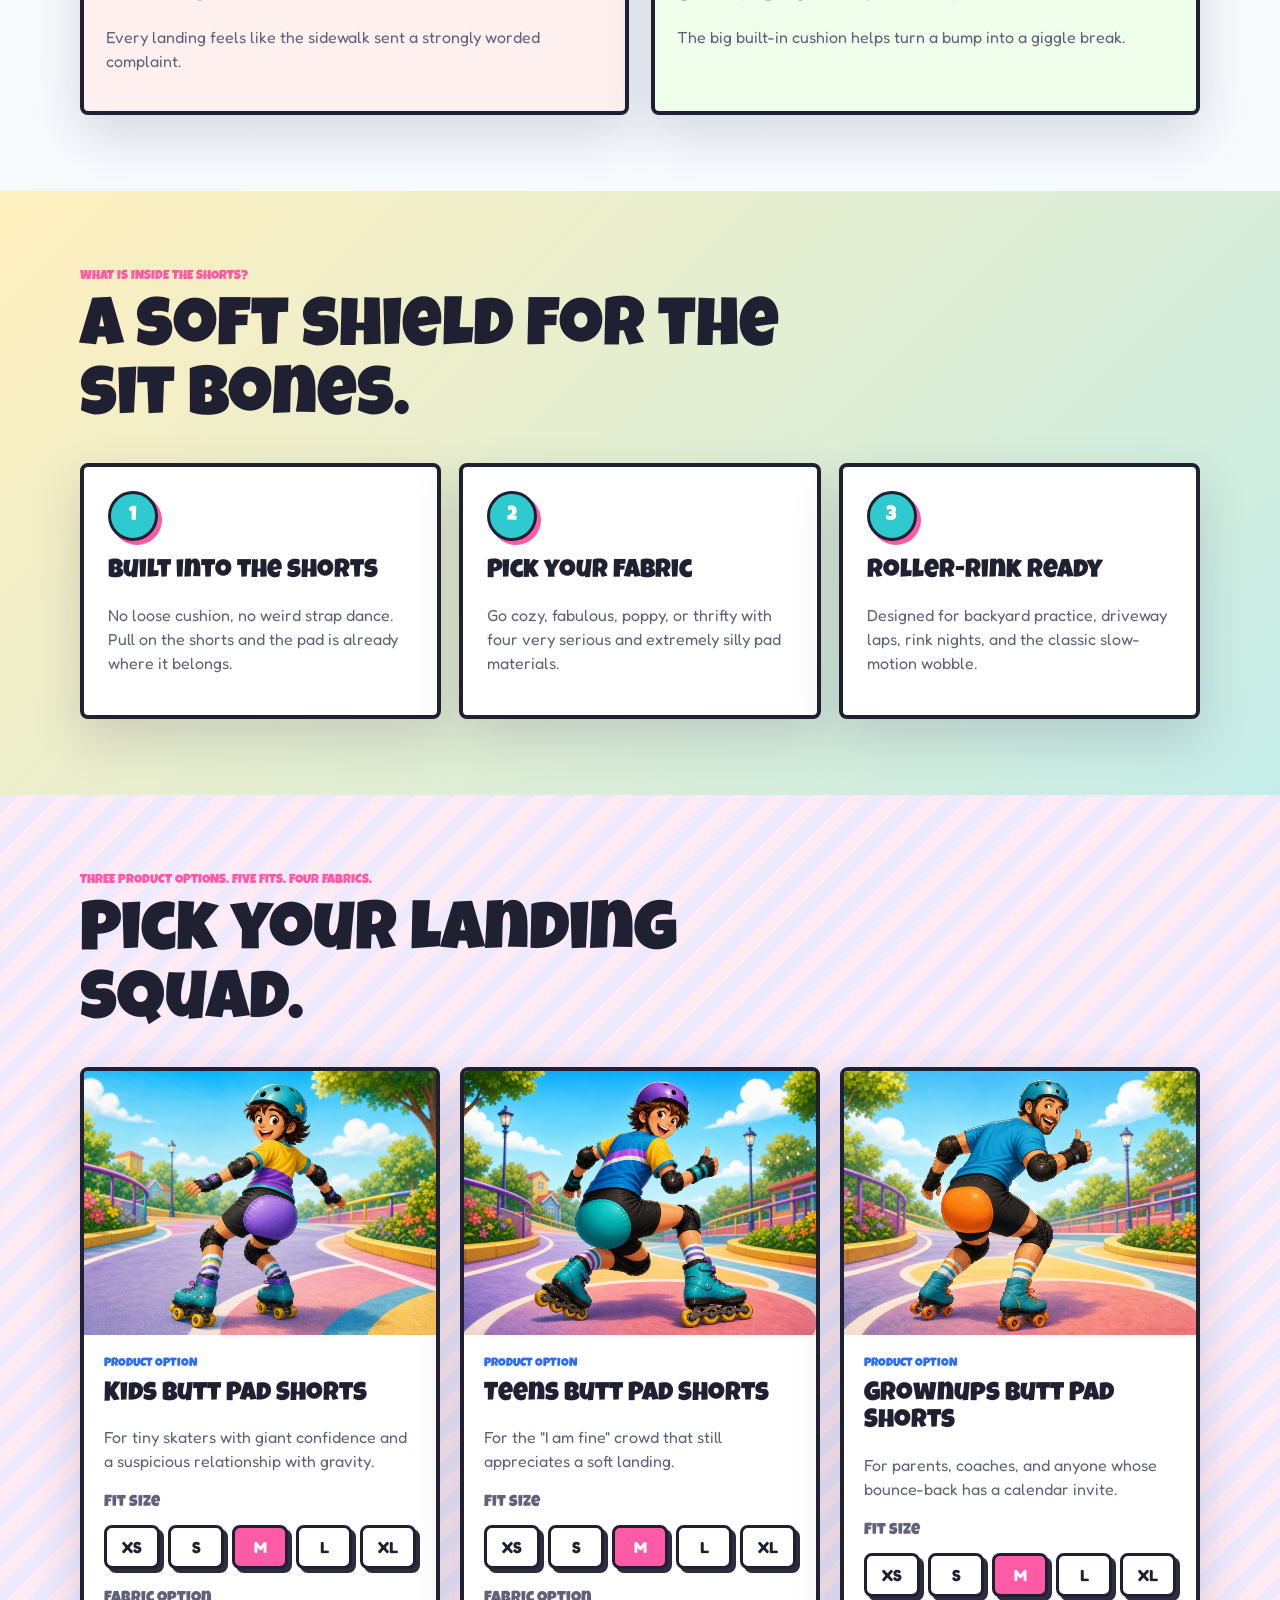
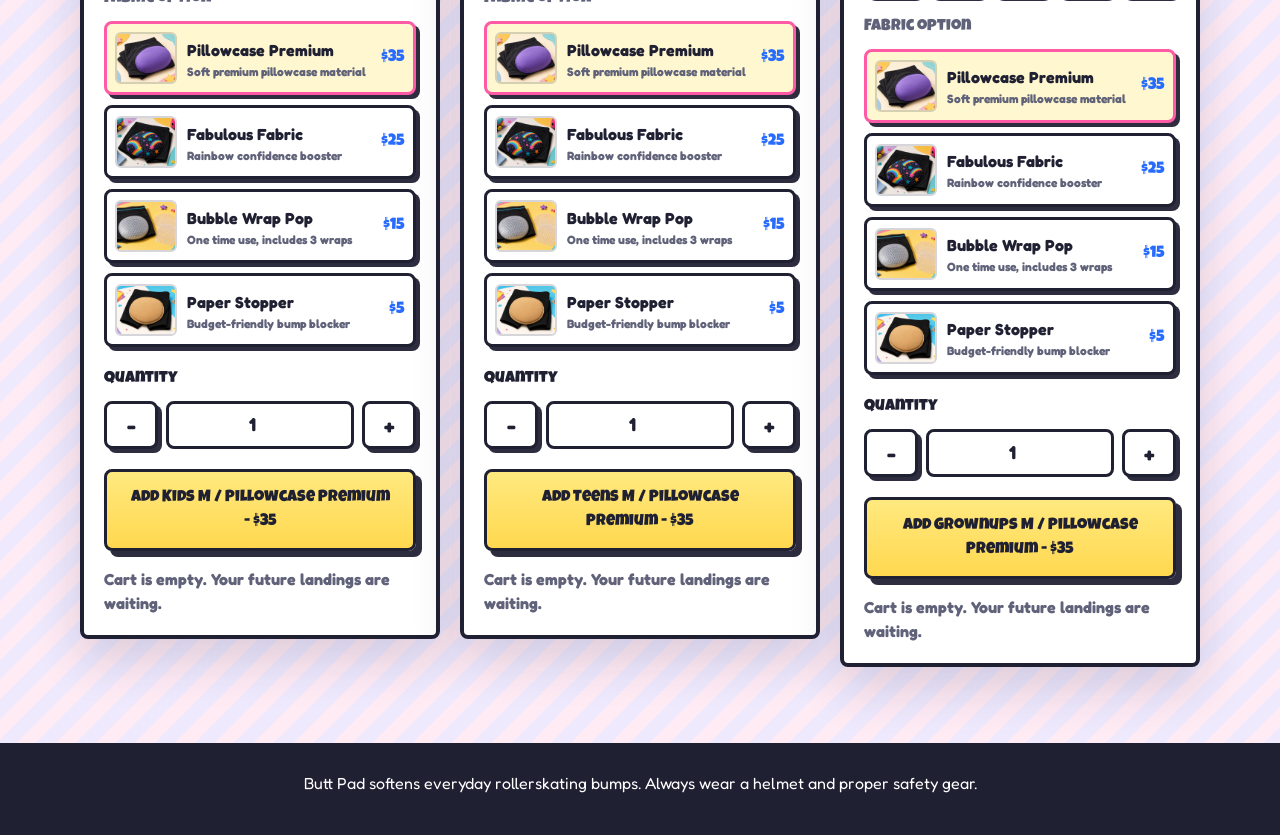
==== commit 138031bb: "Redesign hero header" ====
--- a/index.html
+++ b/index.html
@@ -14,7 +14,7 @@
       href="https://fonts.googleapis.com/css2?family=Fredoka:wght@500;600;700&family=Luckiest+Guy&display=swap"
       rel="stylesheet"
     />
-    <link rel="stylesheet" href="styles.css?v=hero-fade-tablet-1" />
+    <link rel="stylesheet" href="styles.css?v=header-redesign-3" />
   </head>
   <body>
     <header class="site-header" aria-label="Main navigation">
--- a/styles.css
+++ b/styles.css
@@ -45,21 +45,25 @@
 
 .site-header {
   position: fixed;
-  z-index: 10;
-  top: 16px;
+  z-index: 20;
+  top: 18px;
   left: 50%;
-  width: min(1120px, calc(100% - 24px));
+  width: min(1136px, calc(100% - 32px));
   transform: translateX(-50%);
   display: flex;
   align-items: center;
   justify-content: space-between;
-  gap: 16px;
-  padding: 8px 12px;
-  border: 3px solid rgba(32, 32, 51, 0.14);
-  border-radius: 999px;
-  background: rgba(255, 250, 242, 0.9);
-  box-shadow: 0 10px 32px rgba(40, 35, 75, 0.12);
-  backdrop-filter: blur(16px);
+  gap: 18px;
+  padding: 10px 14px;
+  border: 4px solid var(--ink);
+  border-radius: 24px;
+  background:
+    linear-gradient(90deg, rgba(255, 216, 79, 0.44), rgba(47, 202, 208, 0.3), rgba(255, 90, 165, 0.26), rgba(117, 214, 92, 0.26)),
+    rgba(255, 250, 242, 0.97);
+  box-shadow:
+    0 5px 0 var(--ink),
+    0 18px 38px rgba(40, 35, 75, 0.18);
+  backdrop-filter: blur(14px);
 }
 
 .brand,
@@ -70,47 +74,77 @@
 
 .brand {
   min-width: max-content;
+  padding: 3px 8px 2px;
+  border-radius: 16px;
   text-decoration: none;
 }
 
 .brand-logo {
-  width: clamp(138px, 15vw, 180px);
+  width: clamp(142px, 14vw, 178px);
   height: auto;
+  filter: drop-shadow(2px 3px 0 rgba(32, 32, 51, 0.18));
 }
 
 .nav-links {
-  gap: 10px;
+  gap: 8px;
 }
 
 .nav-links a {
-  padding: 10px 12px;
-  border-radius: 999px;
+  --nav-bg: #fff;
+  --nav-border: var(--yellow);
+  display: inline-flex;
+  min-height: 38px;
+  align-items: center;
+  justify-content: center;
+  padding: 8px 13px 7px;
+  border: 3px solid var(--nav-border);
+  border-radius: 16px;
+  background: var(--nav-bg);
+  box-shadow: 3px 3px 0 rgba(32, 32, 51, 0.94);
   color: var(--ink);
   font-size: 0.9rem;
   font-weight: 700;
+  line-height: 1;
   text-decoration: none;
-}
-
-.nav-links a:hover {
-  background: rgba(255, 216, 79, 0.5);
+  transition: transform 160ms ease, box-shadow 160ms ease, background-color 160ms ease;
+}
+
+.nav-links a:nth-child(1) {
+  --nav-bg: rgba(47, 202, 208, 0.18);
+  --nav-border: var(--aqua);
+}
+
+.nav-links a:nth-child(2) {
+  --nav-bg: rgba(255, 216, 79, 0.26);
+  --nav-border: var(--yellow);
+}
+
+.nav-links a:nth-child(3) {
+  --nav-bg: rgba(255, 90, 165, 0.18);
+  --nav-border: var(--pink);
+}
+
+.nav-links a:hover,
+.nav-links a:focus-visible {
+  background: #fff;
+  transform: translate(-1px, -1px);
+  box-shadow: 4px 4px 0 rgba(32, 32, 51, 0.94);
 }
 
 .nav-links a[aria-current="page"] {
-  background: var(--yellow);
-  box-shadow: 3px 3px 0 rgba(32, 32, 51, 0.94);
+  background: var(--nav-border);
+  color: var(--ink);
 }
 
 .hero {
   position: relative;
   width: 100%;
-  min-height: 94svh;
+  min-height: 100svh;
   margin: 0;
   padding: 0;
   display: grid;
   align-items: end;
-  background:
-    radial-gradient(circle at 50% 16%, rgba(47, 202, 208, 0.2), transparent 34rem),
-    linear-gradient(180deg, #eefcff 0%, var(--paper) 82%);
+  background: #93ddf1;
   overflow: hidden;
 }
 
@@ -126,21 +160,20 @@
     image-set(
       url("assets/skater-smile.png?v=helmet-2-holes") 1x
     )
-    center top / 100% auto no-repeat;
+    58% top / cover no-repeat;
 }
 
 .hero-art::after {
   content: "";
   background:
-    linear-gradient(90deg, var(--paper) 0%, rgba(255, 250, 242, 0) 9%, rgba(255, 250, 242, 0) 91%, var(--paper) 100%),
-    linear-gradient(180deg, rgba(255, 250, 242, 0.12) 0%, rgba(255, 250, 242, 0) 18%, rgba(255, 250, 242, 0) 88%, rgba(255, 250, 242, 0.14) 100%);
+    linear-gradient(90deg, rgba(255, 250, 242, 0.42) 0%, rgba(255, 250, 242, 0.04) 10%, rgba(255, 250, 242, 0) 88%, rgba(255, 250, 242, 0.38) 100%);
   pointer-events: none;
 }
 
 .hero-shade {
   background:
-    linear-gradient(90deg, rgba(18, 20, 44, 0.74) 0%, rgba(18, 20, 44, 0.38) 44%, rgba(18, 20, 44, 0.02) 88%),
-    linear-gradient(180deg, rgba(18, 20, 44, 0.12) 0%, rgba(18, 20, 44, 0.04) 50%, rgba(18, 20, 44, 0.14) 100%);
+    linear-gradient(90deg, rgba(18, 20, 44, 0.48) 0%, rgba(18, 20, 44, 0.18) 34%, rgba(18, 20, 44, 0) 68%),
+    linear-gradient(180deg, rgba(255, 250, 242, 0.18) 0%, rgba(255, 250, 242, 0) 20%, rgba(18, 20, 44, 0.1) 100%);
 }
 
 .hero-copy {
@@ -148,7 +181,7 @@
   z-index: 1;
   width: min(1120px, calc(100% - 32px));
   margin: 0 auto;
-  padding: 138px 0 11vh;
+  padding: 132px 0 clamp(86px, 11vh, 128px);
   color: #fff;
 }
 
@@ -164,11 +197,13 @@
 
 .hero .eyebrow {
   display: inline-block;
-  padding: 8px 12px;
-  border: 2px solid rgba(255, 255, 255, 0.65);
-  border-radius: 999px;
-  background: rgba(255, 255, 255, 0.16);
-  color: #fff;
+  padding: 8px 13px 7px;
+  border: 3px solid var(--ink);
+  border-radius: 16px;
+  background: var(--yellow);
+  box-shadow: 4px 4px 0 rgba(32, 32, 51, 0.94);
+  color: var(--ink);
+  text-shadow: none;
 }
 
 h1,
@@ -186,8 +221,10 @@
 }
 
 .hero-logo {
-  width: min(680px, 92vw);
-  filter: drop-shadow(0 10px 0 rgba(32, 32, 51, 0.82)) drop-shadow(0 0 24px rgba(255, 90, 165, 0.55));
+  width: clamp(320px, 44vw, 590px);
+  filter:
+    drop-shadow(0 8px 0 rgba(32, 32, 51, 0.8))
+    drop-shadow(0 0 16px rgba(255, 255, 255, 0.9));
 }
 
 h2 {
@@ -209,18 +246,20 @@
 }
 
 .hero-line {
-  max-width: 650px;
-  margin: 18px 0 0;
+  max-width: 630px;
+  margin: 16px 0 0;
   font-size: clamp(1.1rem, 2.3vw, 1.55rem);
   font-weight: 700;
-  text-shadow: 0 2px 18px rgba(18, 20, 44, 0.55);
+  text-shadow:
+    0 3px 0 rgba(32, 32, 51, 0.9),
+    0 0 18px rgba(18, 20, 44, 0.5);
 }
 
 .hero-actions {
   display: flex;
   flex-wrap: wrap;
   gap: 12px;
-  margin-top: 28px;
+  margin-top: 24px;
 }
 
 .button {
@@ -252,13 +291,15 @@
 }
 
 .button.primary {
-  background: var(--yellow);
+  background:
+    linear-gradient(180deg, #ffe97f 0%, var(--yellow) 100%);
   color: var(--ink);
   padding: 14px 22px;
 }
 
 .button.secondary {
-  background: #fff;
+  background:
+    linear-gradient(180deg, #e9feff 0%, var(--aqua) 100%);
   color: var(--ink);
   padding: 14px 20px;
 }
@@ -781,7 +822,7 @@
 
 @media (max-width: 820px) {
   #top {
-    scroll-margin-top: 104px;
+    scroll-margin-top: 116px;
   }
 
   .site-header {
@@ -790,40 +831,54 @@
     left: 0;
     width: 100%;
     transform: none;
-    border-width: 0 0 3px;
-    border-radius: 0 0 8px 8px;
+    gap: 12px;
+    padding: 10px 14px;
+    border-width: 0 0 4px;
+    border-radius: 0 0 22px 22px;
   }
 
   .nav-links {
-    gap: 2px;
+    gap: 6px;
   }
 
   .nav-links a {
-    padding: 8px 7px;
-    font-size: 0.78rem;
+    min-height: 36px;
+    padding: 7px 10px 6px;
+    border-width: 2px;
+    border-radius: 13px;
+    box-shadow: 2px 2px 0 rgba(32, 32, 51, 0.94);
+    font-size: 0.82rem;
   }
 
   .brand-logo {
-    width: 136px;
+    width: 142px;
   }
 
   .hero {
-    min-height: 92svh;
+    min-height: calc(100svh - 76px);
   }
 
   .hero-art {
-    background-position: center top;
+    background-position: 66% top;
   }
 
   .hero-shade {
     background:
-      linear-gradient(90deg, rgba(18, 20, 44, 0.58) 0%, rgba(18, 20, 44, 0.28) 44%, rgba(18, 20, 44, 0.04) 88%),
-      linear-gradient(180deg, rgba(18, 20, 44, 0.16) 0%, rgba(18, 20, 44, 0.04) 48%, rgba(18, 20, 44, 0.18) 100%);
+      linear-gradient(90deg, rgba(18, 20, 44, 0.3) 0%, rgba(18, 20, 44, 0.12) 42%, rgba(18, 20, 44, 0.02) 86%),
+      linear-gradient(180deg, rgba(255, 250, 242, 0.06) 0%, rgba(255, 250, 242, 0) 22%, rgba(18, 20, 44, 0.24) 100%);
   }
 
   .hero-copy {
-    padding-top: 46px;
-    padding-bottom: 11vh;
+    padding-top: clamp(50px, 10vh, 92px);
+    padding-bottom: clamp(82px, 10vh, 110px);
+  }
+
+  .hero-logo {
+    width: min(500px, 70vw);
+  }
+
+  .hero-line {
+    max-width: 560px;
   }
 
   .comparison-grid,
@@ -847,29 +902,91 @@
   .site-header {
     align-items: stretch;
     flex-direction: column;
-    gap: 6px;
+    gap: 8px;
     top: 0;
     width: 100%;
+    padding: 8px 10px 10px;
+    border-radius: 0 0 18px 18px;
   }
 
   .brand {
     justify-content: center;
+    padding: 0;
   }
 
   .nav-links {
+    width: 100%;
     justify-content: space-between;
+    gap: 5px;
   }
 
   .nav-links a {
     flex: 1;
-    padding-right: 5px;
-    padding-left: 5px;
+    min-width: 0;
+    padding-right: 4px;
+    padding-left: 4px;
+    border-radius: 11px;
+    font-size: 0.74rem;
     text-align: center;
+  }
+
+  .brand-logo {
+    width: 132px;
   }
 
   section {
     width: min(100% - 24px, 1120px);
     padding: 58px 0;
+  }
+
+  .hero {
+    min-height: calc(100svh - 118px);
+  }
+
+  .hero-art {
+    background-position: 63% top;
+  }
+
+  .hero-art::after {
+    background:
+      linear-gradient(90deg, rgba(255, 250, 242, 0.24) 0%, rgba(255, 250, 242, 0) 14%, rgba(255, 250, 242, 0) 88%, rgba(255, 250, 242, 0.2) 100%);
+  }
+
+  .hero-shade {
+    background:
+      linear-gradient(180deg, rgba(255, 250, 242, 0.04) 0%, rgba(18, 20, 44, 0.04) 44%, rgba(18, 20, 44, 0.34) 100%);
+  }
+
+  .hero-copy {
+    width: min(100% - 24px, 1120px);
+    padding-top: 8px;
+    padding-bottom: 54px;
+    text-align: center;
+  }
+
+  .hero .eyebrow {
+    display: none;
+  }
+
+  h1 {
+    max-width: 100%;
+  }
+
+  .hero-logo {
+    width: min(80vw, 300px);
+    margin: 0 auto;
+  }
+
+  .hero-line {
+    max-width: 34rem;
+    margin-right: auto;
+    margin-left: auto;
+    font-size: 1.06rem;
+  }
+
+  .hero-actions {
+    justify-content: center;
+    gap: 10px;
   }
 
   .hero-actions .button {
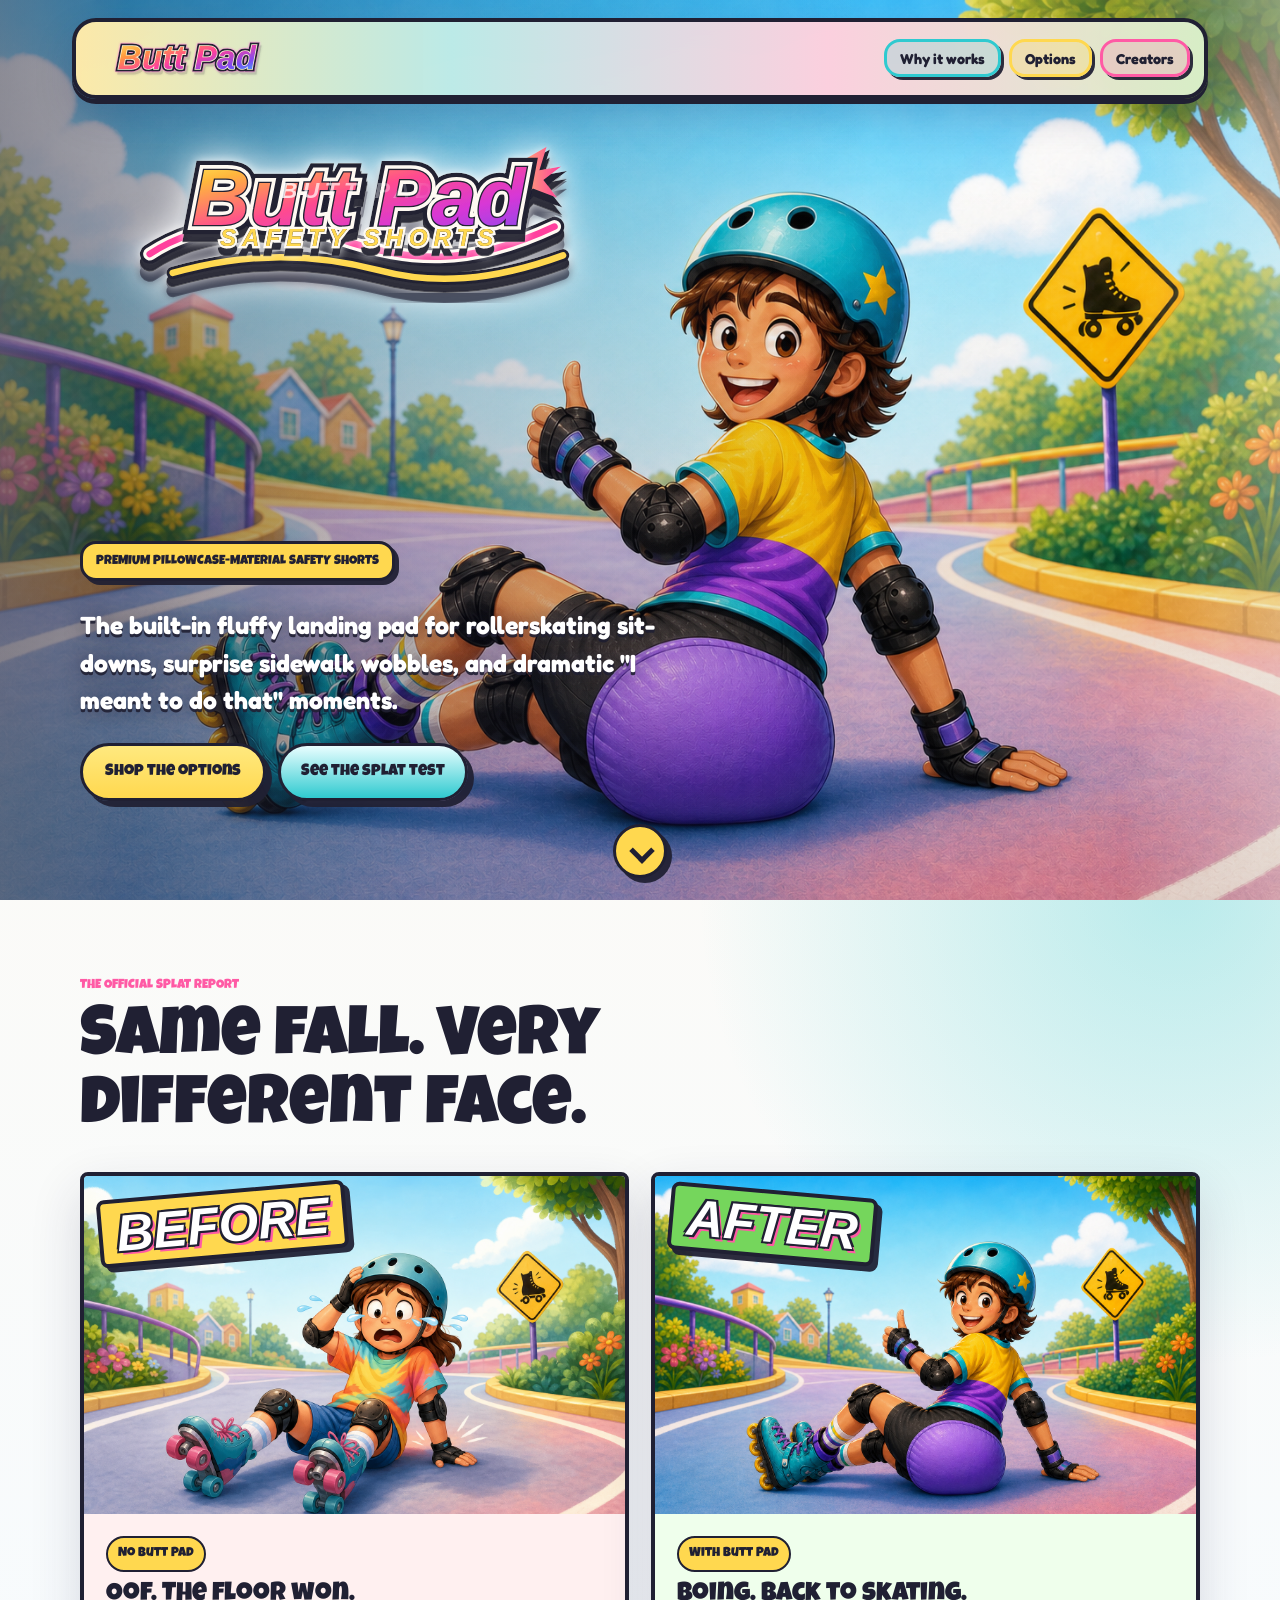
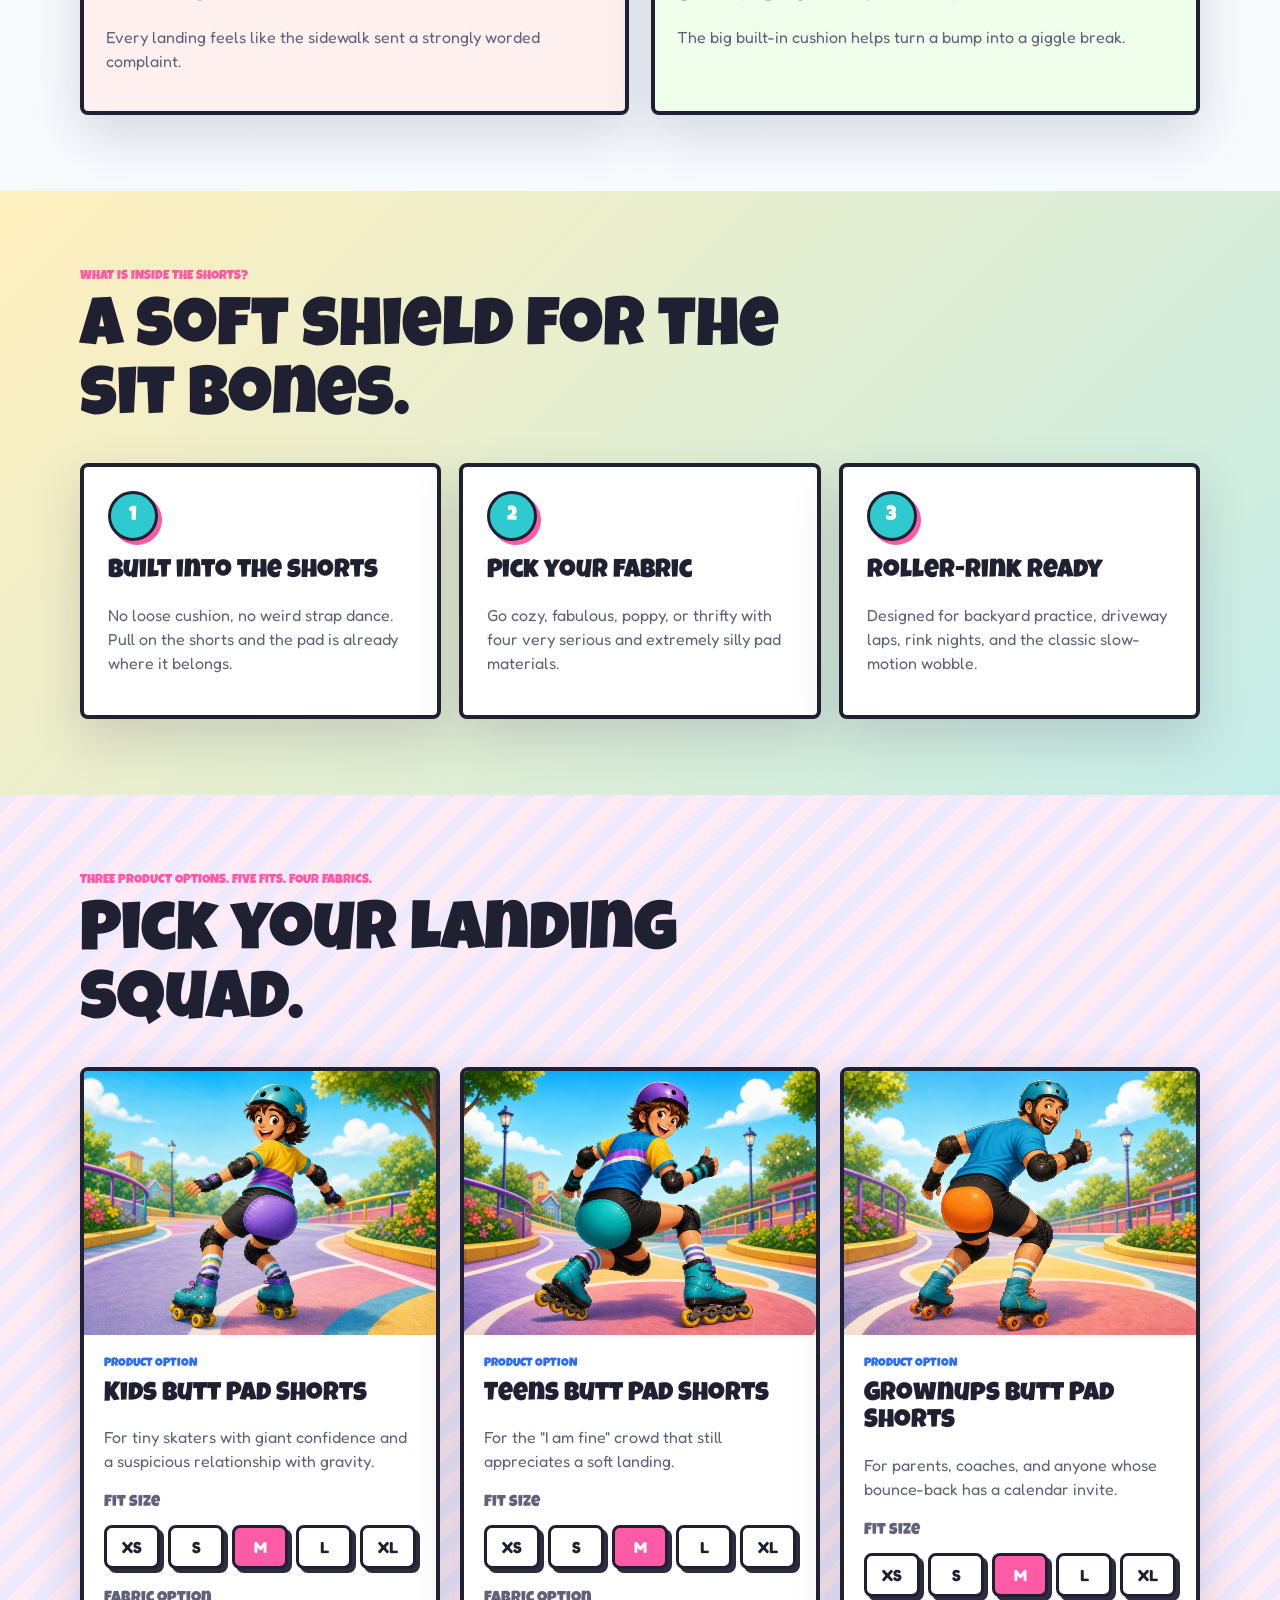
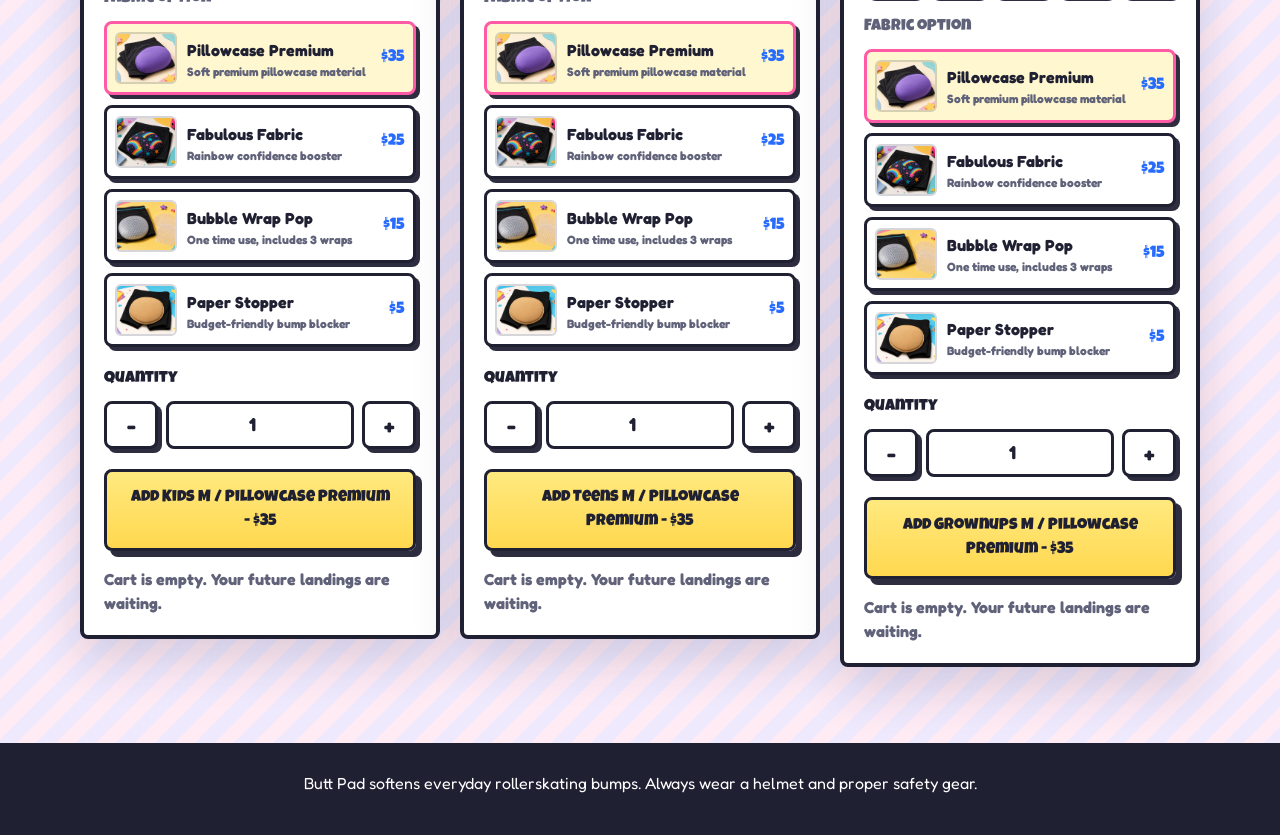
==== commit 699523f0: "Redesign and reposition hero logo" ====
--- a/index.html
+++ b/index.html
@@ -14,7 +14,7 @@
       href="https://fonts.googleapis.com/css2?family=Fredoka:wght@500;600;700&family=Luckiest+Guy&display=swap"
       rel="stylesheet"
     />
-    <link rel="stylesheet" href="styles.css?v=header-redesign-3" />
+    <link rel="stylesheet" href="styles.css?v=hero-logo-redesign-2" />
   </head>
   <body>
     <header class="site-header" aria-label="Main navigation">
@@ -32,11 +32,13 @@
       <section class="hero" aria-labelledby="hero-title">
         <div class="hero-art" role="img" aria-label="A smiling rollerskater wearing fluffy Butt Pad protective shorts after a fall."></div>
         <div class="hero-shade"></div>
+        <div class="hero-brand-lockup">
+          <h1 id="hero-title">
+            <img class="hero-logo" src="assets/butt-pad-logo.svg?v=hot-sticker-2" alt="Butt Pad Safety Shorts" />
+          </h1>
+        </div>
         <div class="hero-copy">
           <p class="eyebrow">Premium pillowcase-material safety shorts</p>
-          <h1 id="hero-title">
-            <img class="hero-logo" src="assets/butt-pad-logo.svg" alt="Butt Pad" />
-          </h1>
           <p class="hero-line">
             The built-in fluffy landing pad for rollerskating sit-downs, surprise sidewalk wobbles,
             and dramatic "I meant to do that" moments.
--- a/styles.css
+++ b/styles.css
@@ -176,6 +176,19 @@
     linear-gradient(180deg, rgba(255, 250, 242, 0.18) 0%, rgba(255, 250, 242, 0) 20%, rgba(18, 20, 44, 0.1) 100%);
 }
 
+.hero-brand-lockup {
+  position: absolute;
+  z-index: 2;
+  top: clamp(112px, 15vh, 142px);
+  left: max(28px, calc((100vw - 1120px) / 2 + 10px));
+  width: min(540px, 42vw);
+  pointer-events: none;
+}
+
+.hero-brand-lockup h1 {
+  max-width: none;
+}
+
 .hero-copy {
   position: relative;
   z-index: 1;
@@ -221,10 +234,10 @@
 }
 
 .hero-logo {
-  width: clamp(320px, 44vw, 590px);
+  width: 100%;
   filter:
-    drop-shadow(0 8px 0 rgba(32, 32, 51, 0.8))
-    drop-shadow(0 0 16px rgba(255, 255, 255, 0.9));
+    drop-shadow(0 10px 0 rgba(32, 32, 51, 0.76))
+    drop-shadow(0 0 18px rgba(255, 255, 255, 0.92));
 }
 
 h2 {
@@ -873,8 +886,10 @@
     padding-bottom: clamp(82px, 10vh, 110px);
   }
 
-  .hero-logo {
-    width: min(500px, 70vw);
+  .hero-brand-lockup {
+    top: clamp(38px, 6vh, 70px);
+    left: 20px;
+    width: min(430px, 58vw);
   }
 
   .hero-line {
@@ -964,17 +979,19 @@
     text-align: center;
   }
 
+  .hero-brand-lockup {
+    top: 18px;
+    left: 50%;
+    width: min(84vw, 326px);
+    transform: translateX(-50%);
+  }
+
   .hero .eyebrow {
     display: none;
   }
 
   h1 {
     max-width: 100%;
-  }
-
-  .hero-logo {
-    width: min(80vw, 300px);
-    margin: 0 auto;
   }
 
   .hero-line {
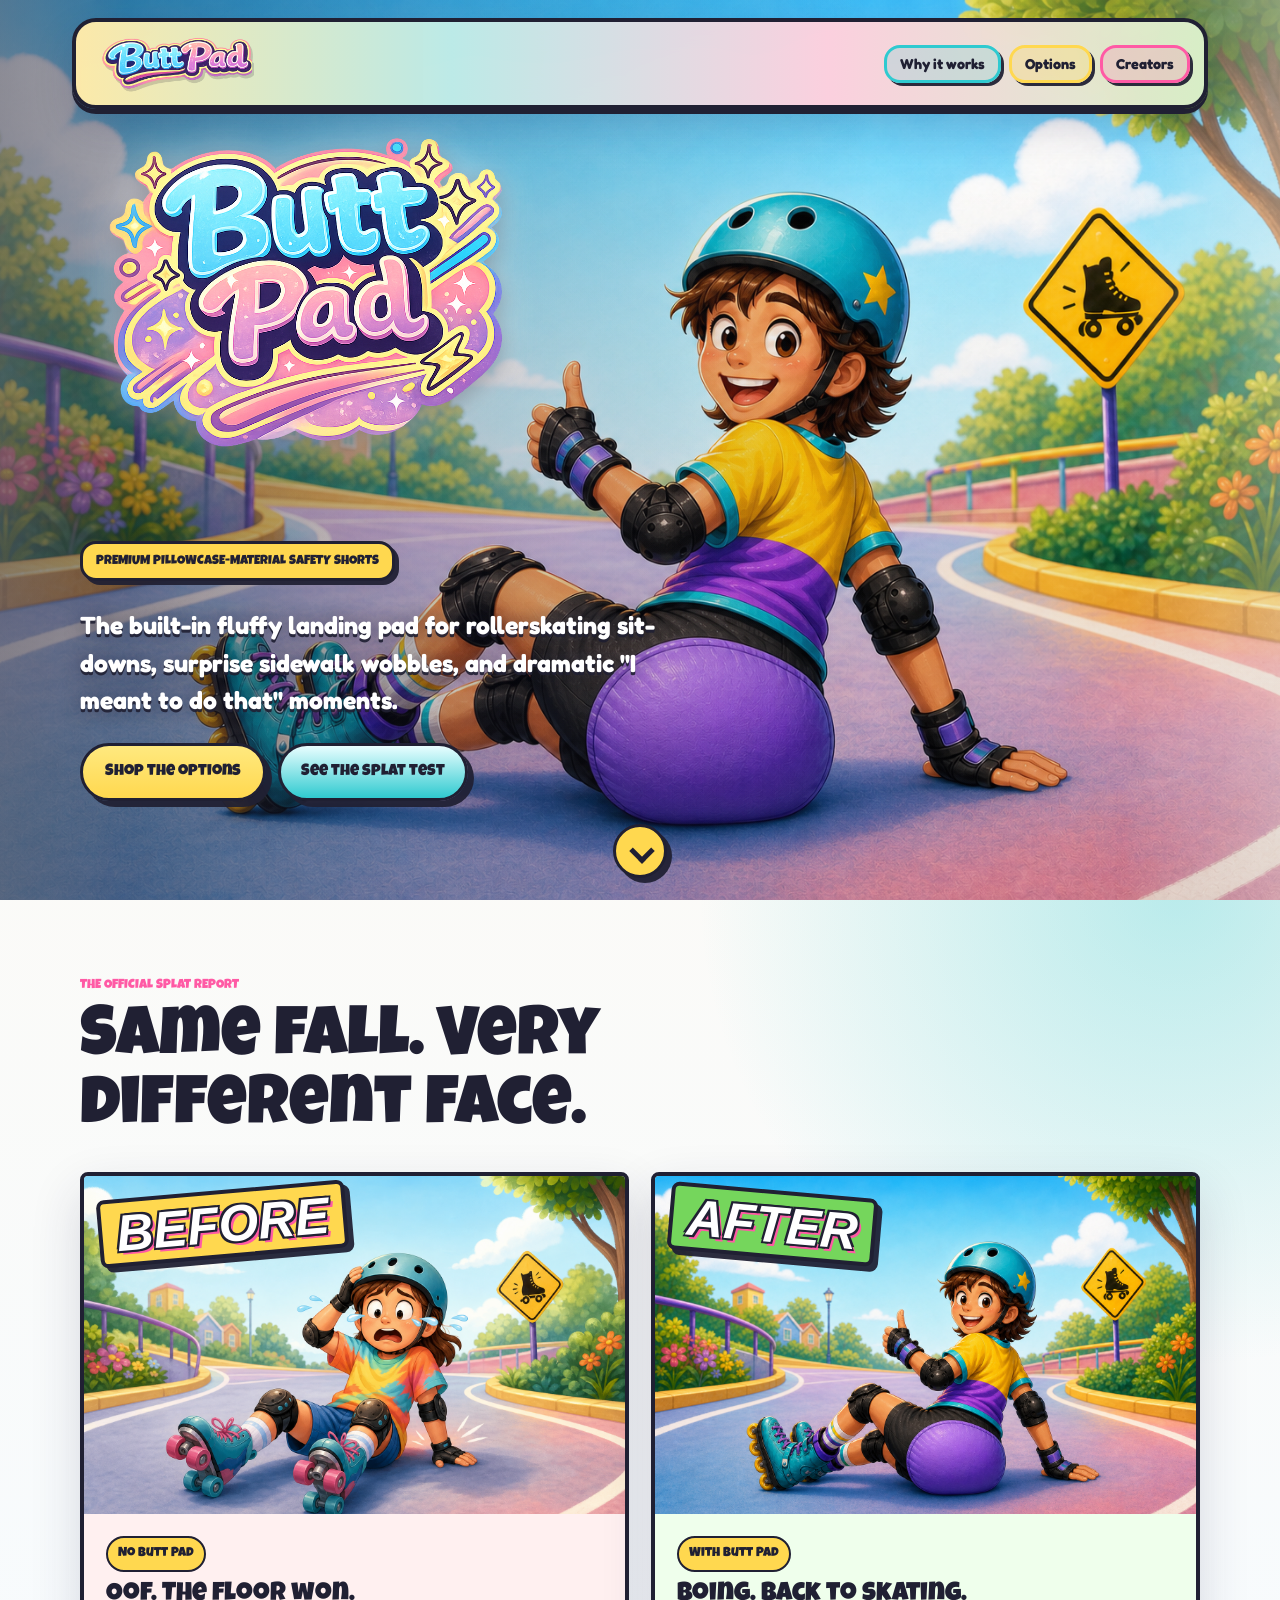
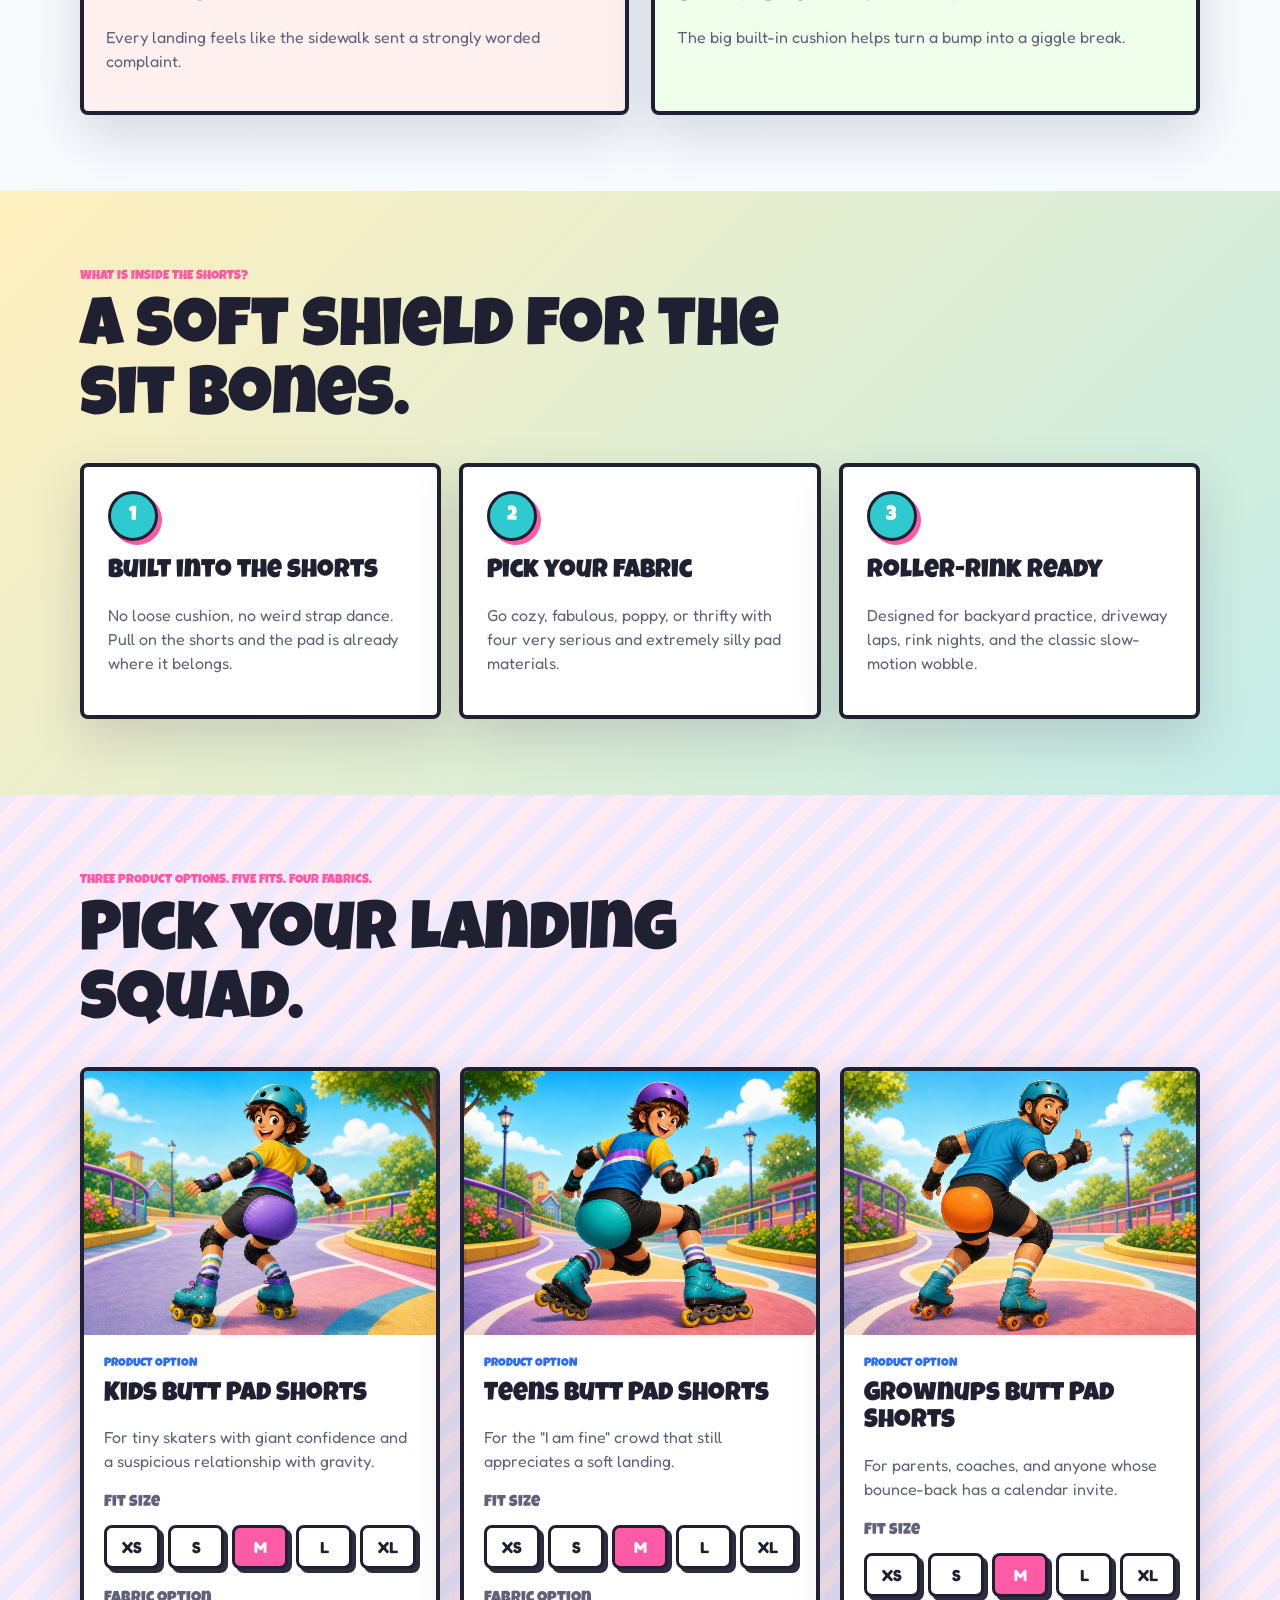
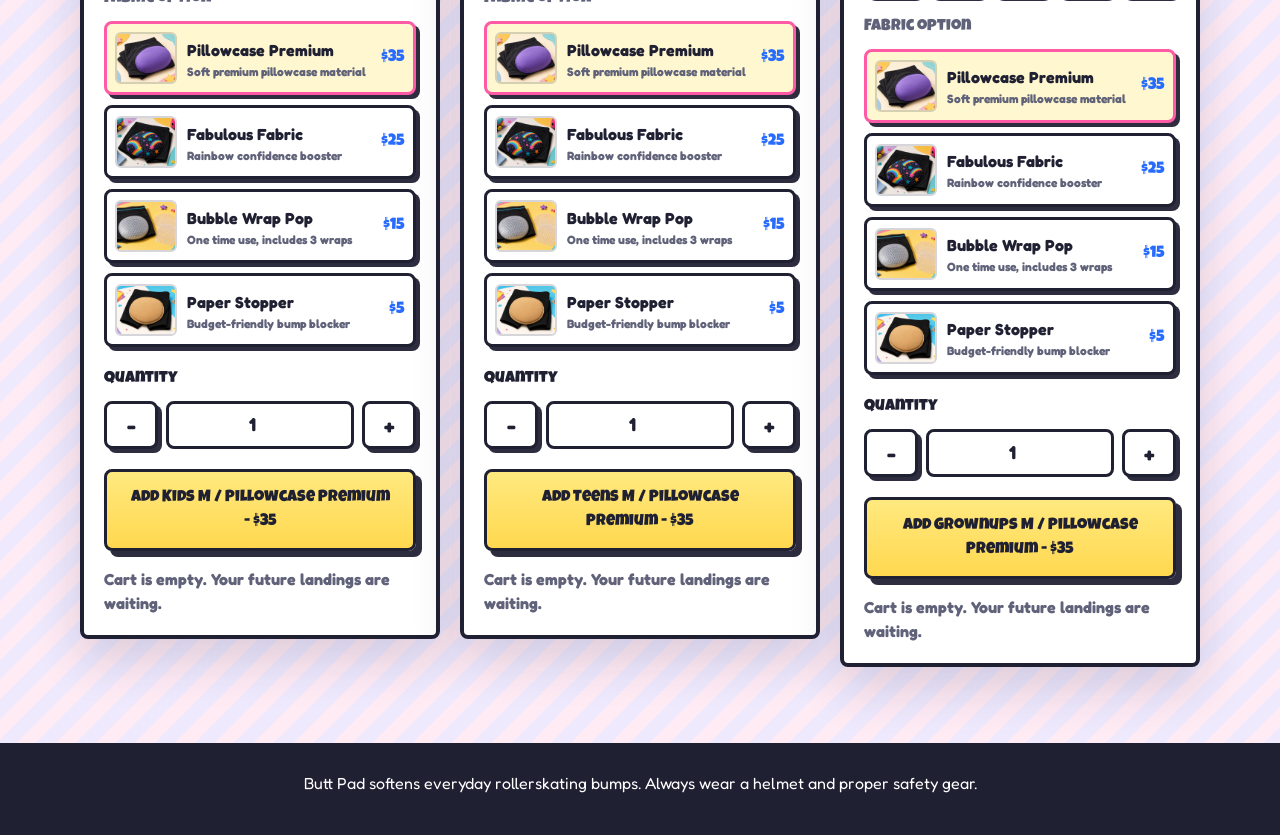
==== commit 5a53eba0: "Use supplied Butt Pad logos" ====
--- a/index.html
+++ b/index.html
@@ -14,12 +14,12 @@
       href="https://fonts.googleapis.com/css2?family=Fredoka:wght@500;600;700&family=Luckiest+Guy&display=swap"
       rel="stylesheet"
     />
-    <link rel="stylesheet" href="styles.css?v=hero-logo-redesign-2" />
+    <link rel="stylesheet" href="styles.css?v=supplied-logo-3" />
   </head>
   <body>
     <header class="site-header" aria-label="Main navigation">
       <a class="brand" href="#top" aria-label="Butt Pad home">
-        <img class="brand-logo" src="assets/butt-pad-wordmark.svg" alt="Butt Pad" />
+        <img class="brand-logo" src="assets/butt-pad-nav-logo.png?v=supplied-logo-3" alt="Butt Pad" />
       </a>
       <nav class="nav-links" aria-label="Site sections">
         <a href="#why">Why it works</a>
@@ -34,7 +34,7 @@
         <div class="hero-shade"></div>
         <div class="hero-brand-lockup">
           <h1 id="hero-title">
-            <img class="hero-logo" src="assets/butt-pad-logo.svg?v=hot-sticker-2" alt="Butt Pad Safety Shorts" />
+            <img class="hero-logo" src="assets/butt-pad-hero-logo.png?v=supplied-logo-3" alt="Butt Pad" />
           </h1>
         </div>
         <div class="hero-copy">
--- a/styles.css
+++ b/styles.css
@@ -80,8 +80,9 @@
 }
 
 .brand-logo {
-  width: clamp(142px, 14vw, 178px);
-  height: auto;
+  width: auto;
+  height: clamp(44px, 5.2vw, 58px);
+  border-radius: 12px;
   filter: drop-shadow(2px 3px 0 rgba(32, 32, 51, 0.18));
 }
 
@@ -179,9 +180,9 @@
 .hero-brand-lockup {
   position: absolute;
   z-index: 2;
-  top: clamp(112px, 15vh, 142px);
+  top: clamp(104px, 13vh, 128px);
   left: max(28px, calc((100vw - 1120px) / 2 + 10px));
-  width: min(540px, 42vw);
+  width: min(430px, 34vw);
   pointer-events: none;
 }
 
@@ -235,9 +236,10 @@
 
 .hero-logo {
   width: 100%;
+  border-radius: 26px;
   filter:
-    drop-shadow(0 10px 0 rgba(32, 32, 51, 0.76))
-    drop-shadow(0 0 18px rgba(255, 255, 255, 0.92));
+    drop-shadow(0 8px 12px rgba(32, 32, 51, 0.34))
+    drop-shadow(0 0 18px rgba(255, 255, 255, 0.52));
 }
 
 h2 {
@@ -864,7 +866,7 @@
   }
 
   .brand-logo {
-    width: 142px;
+    height: 44px;
   }
 
   .hero {
@@ -887,9 +889,9 @@
   }
 
   .hero-brand-lockup {
-    top: clamp(38px, 6vh, 70px);
+    top: 12px;
     left: 20px;
-    width: min(430px, 58vw);
+    width: min(280px, 36vw);
   }
 
   .hero-line {
@@ -946,7 +948,7 @@
   }
 
   .brand-logo {
-    width: 132px;
+    height: 36px;
   }
 
   section {
@@ -980,9 +982,9 @@
   }
 
   .hero-brand-lockup {
-    top: 18px;
+    top: 0;
     left: 50%;
-    width: min(84vw, 326px);
+    width: min(52vw, 200px);
     transform: translateX(-50%);
   }
 
